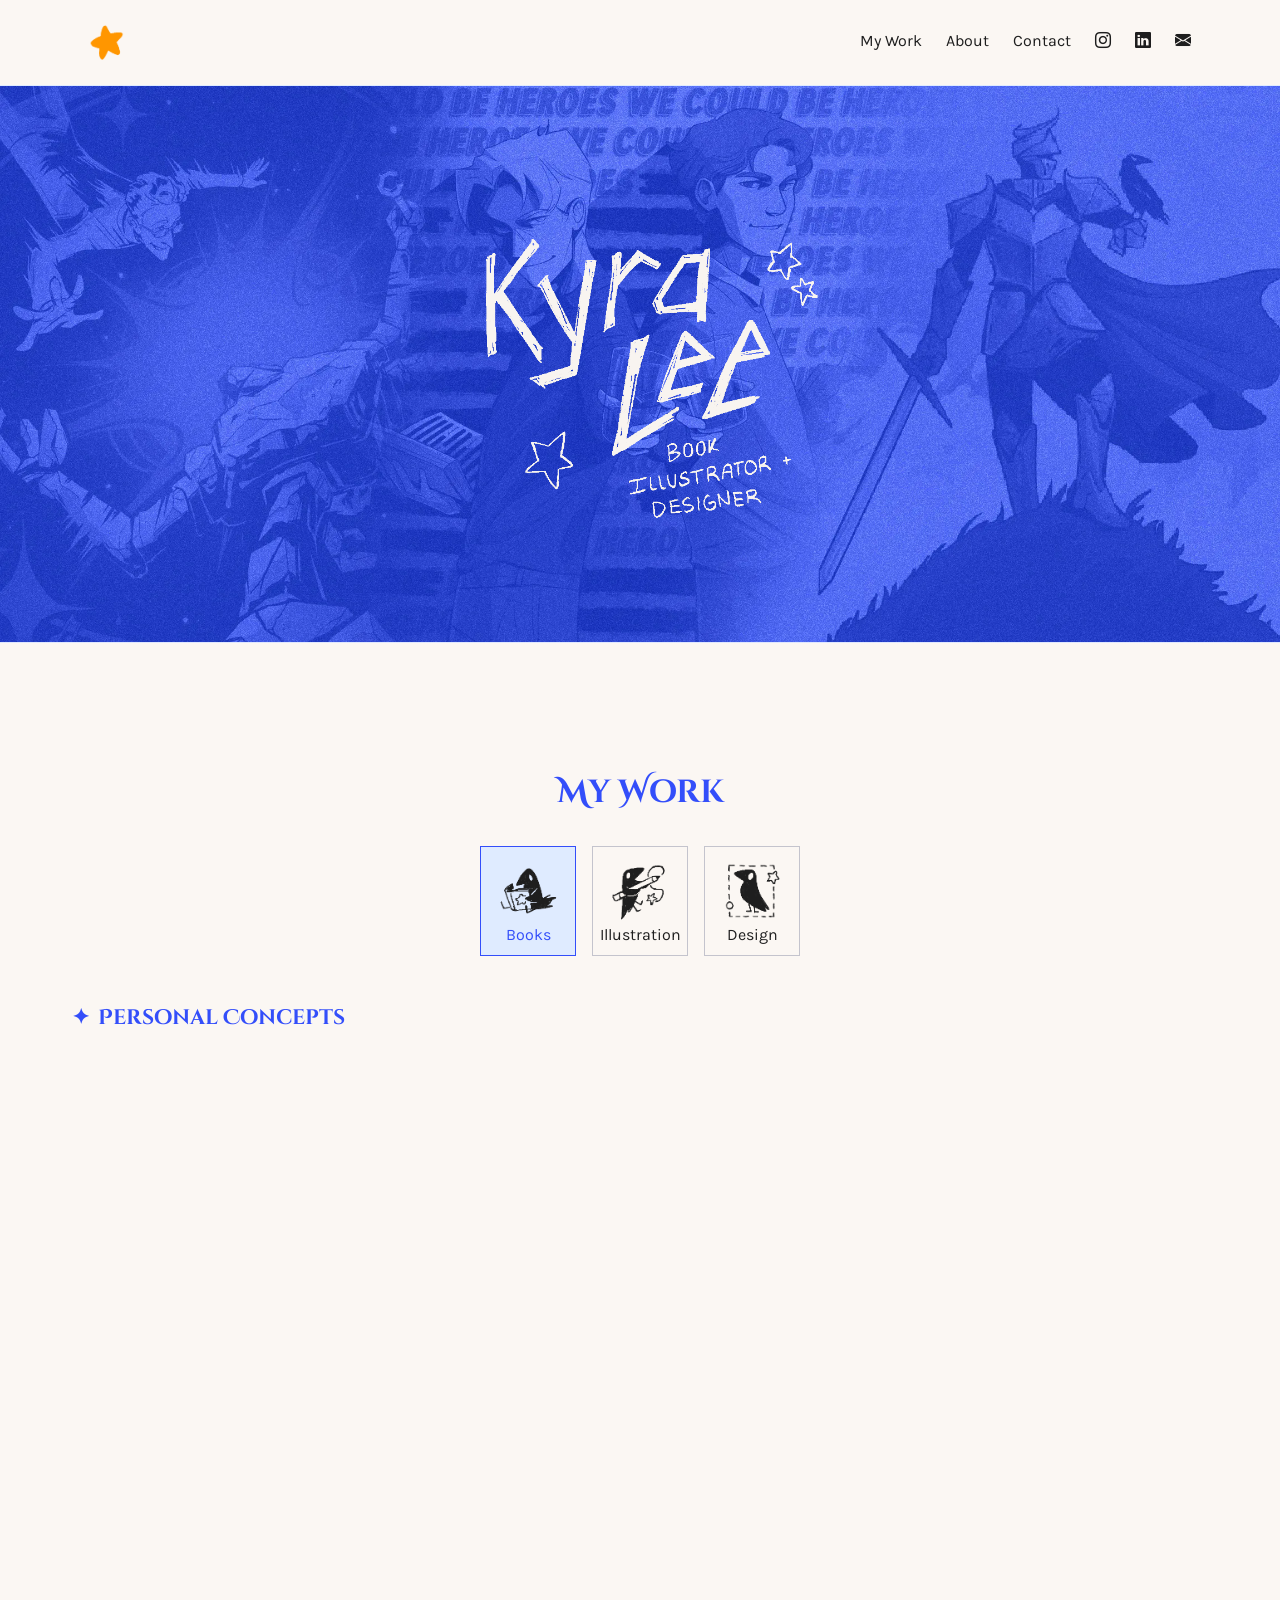
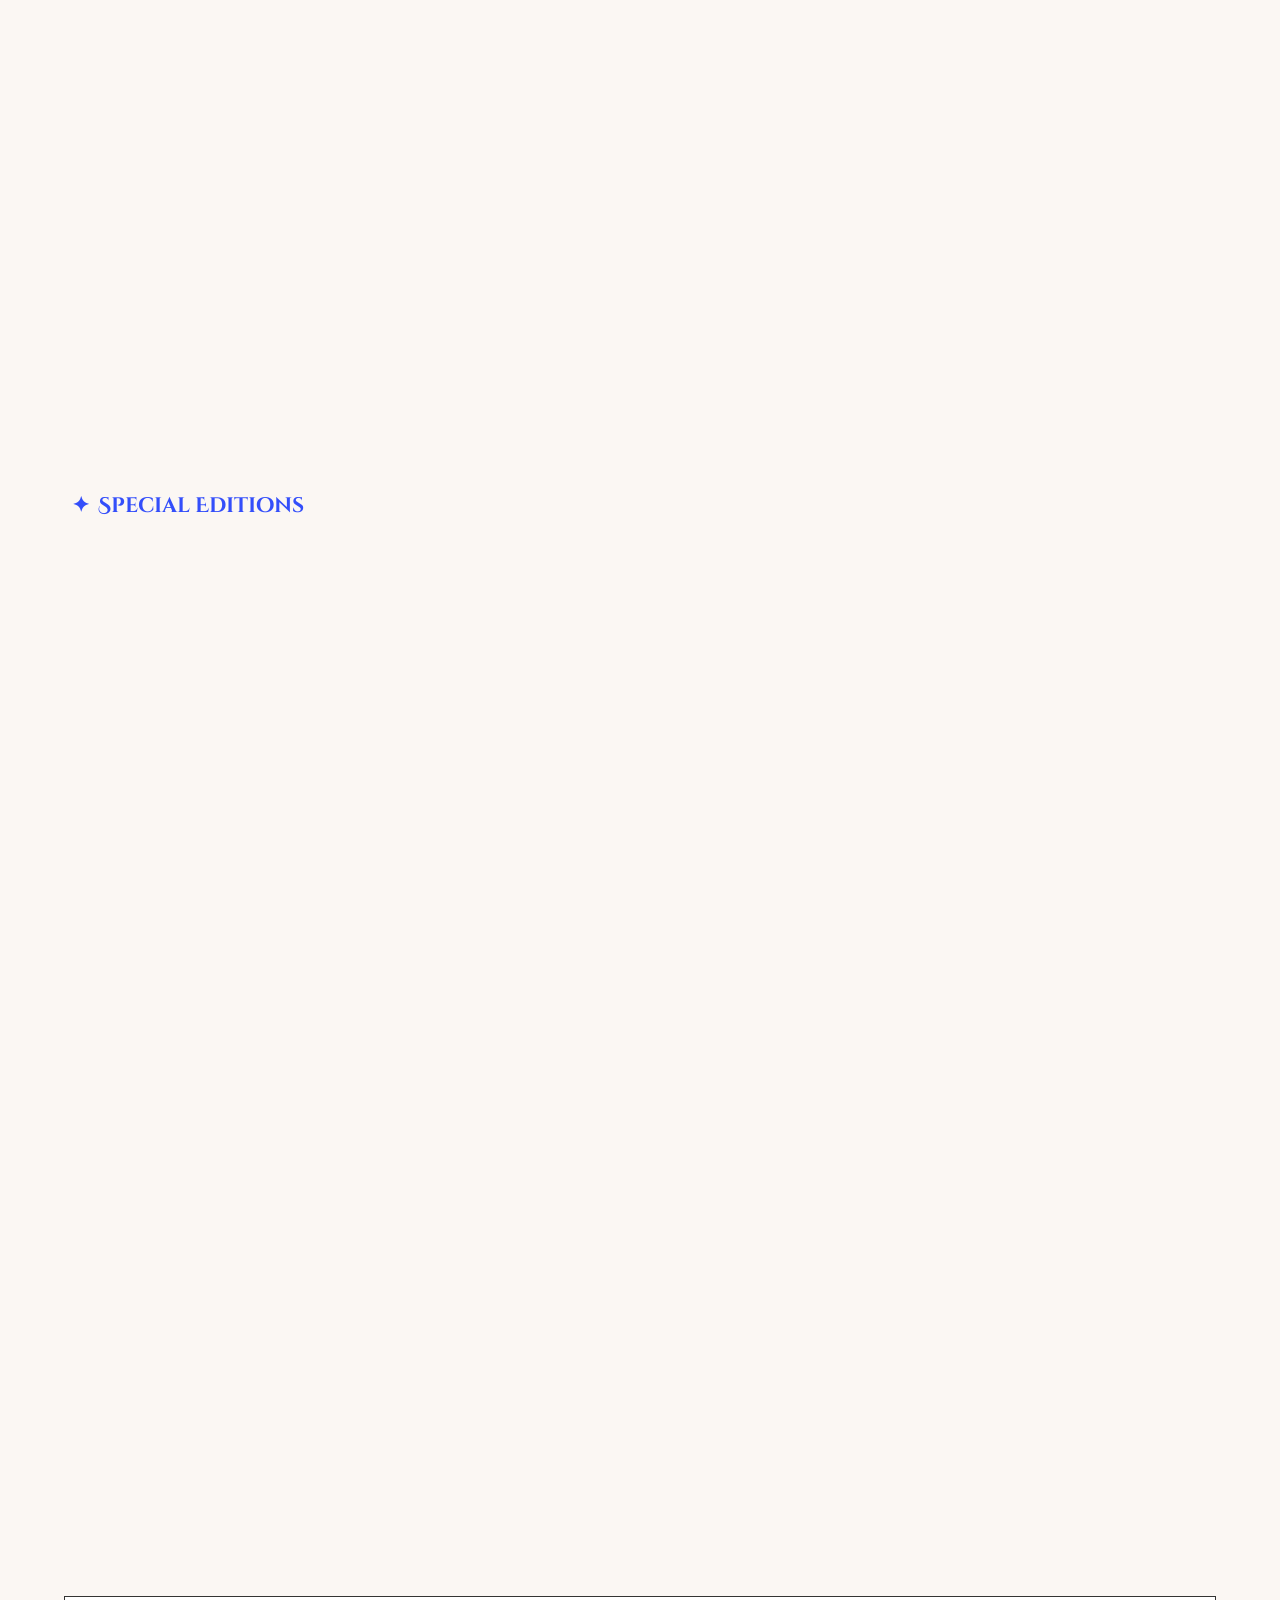
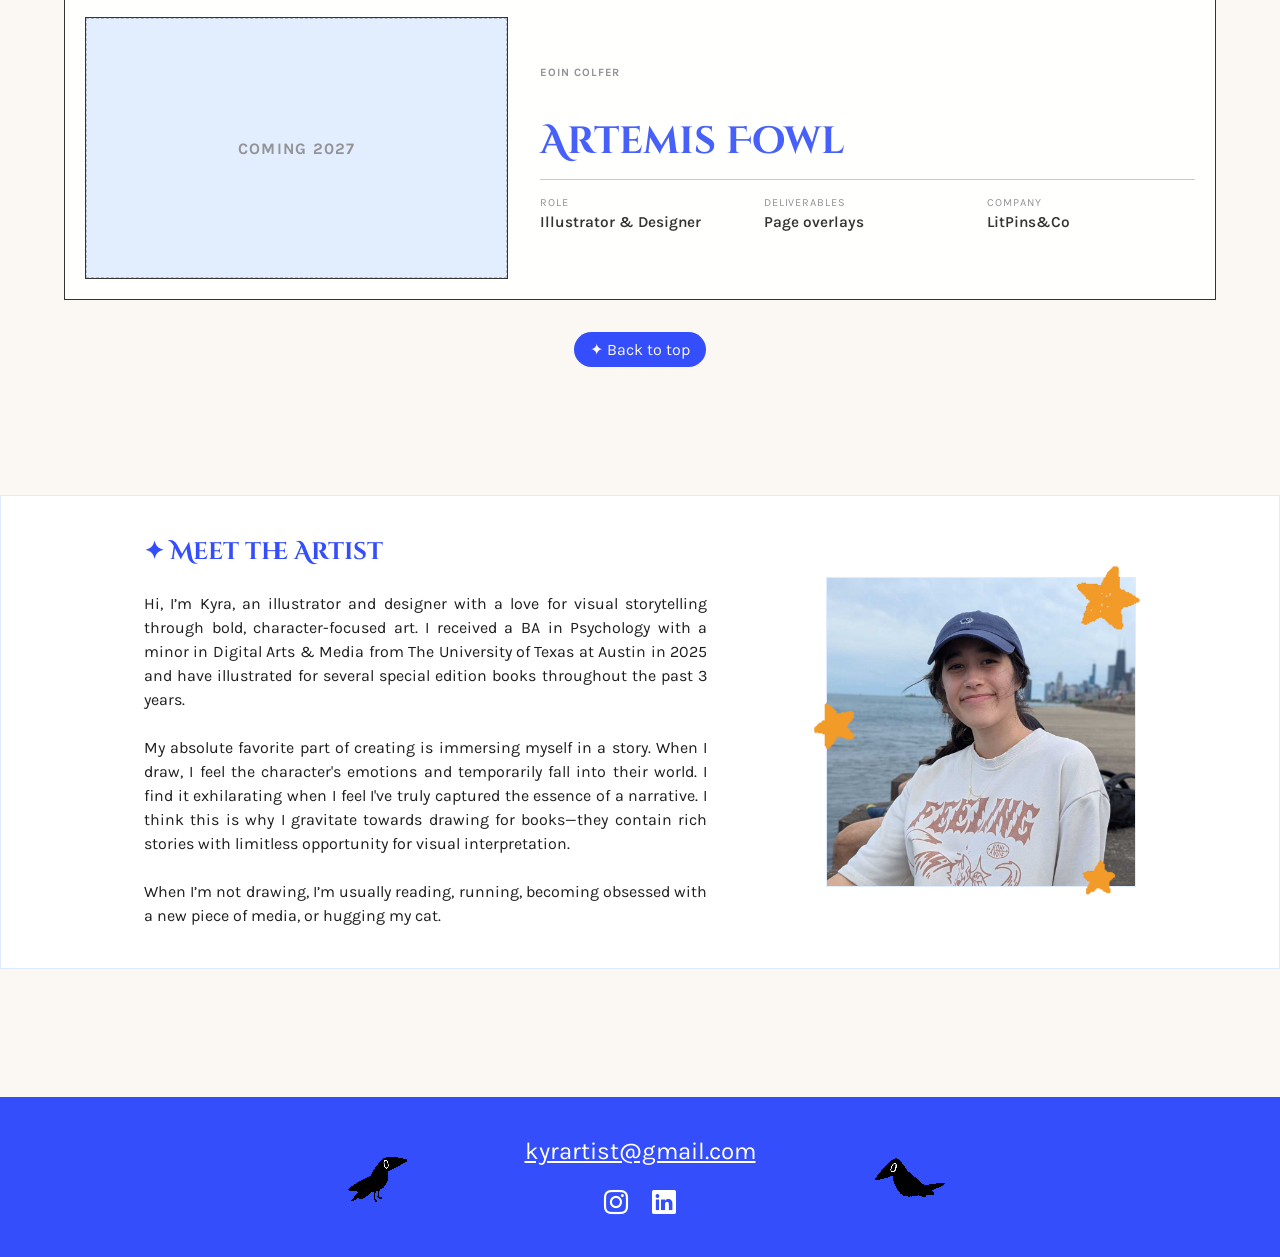
==== index.html @ 9b8f265f "Added tooltip to covers with process page" ====
<!doctype html>
<html lang="en">
  <head>
    <meta charset="UTF-8" />
    <meta name="viewport" content="width=device-width, initial-scale=1.0" />
    <title>Kyra Lee | Portfolio</title>
    <link rel="icon" type="image/png" href="./assets/Star.png" />
    <link
      rel="stylesheet"
      href="https://cdn.jsdelivr.net/npm/bootstrap-icons@1.13.1/font/bootstrap-icons.min.css"
    />
    <link rel="stylesheet" href="styles.css" />
  </head>
  <body id="">
    <header>
      <nav id="nav-bar" class="container">
        <div id="logo">
          <a href="#home">
            <img src="assets/Star.png" alt="Kyra Lee Portfolio" />
          </a>
        </div>

        <button
          class="menu-toggle"
          aria-label="Toggle navigation"
          aria-expanded="false"
        >
          <span></span>
          <span></span>
          <span></span>
        </button>

        <div class="nav-links" id="nav-links">
          <a class="nav-link" href="#work">My Work</a>
          <a class="nav-link" href="#about">About</a>
          <a class="nav-link" href="#contact">Contact</a>
          <a
            class="social-icon"
            aria-label="Instagram"
            href="https://www.instagram.com/kyrartist/"
            target="_blank"
            ><i class="bi bi-instagram"></i
          ></a>
          <a
            href="https://www.linkedin.com/in/kyrallee/"
            class="social-icon"
            aria-label="LinkedIn"
            target="_blank"
            ><i class="bi bi-linkedin"></i
          ></a>
          <a
            class="social-icon"
            aria-label="Email"
            href="mailto:kyrartist@gmail.com"
            ><i class="bi bi-envelope-fill"></i
          ></a>
        </div>
      </nav>
    </header>

    <main>
      <div id="lightbox" class="lightbox" aria-hidden="true">
        <button class="lightbox-close" aria-label="Close image">×</button>
        <img id="lightbox-image" src="" alt="" />
      </div>

      <section id="home">
        <div class="container" id="home-text"></div>
        <img
          src="assets/Home_Banner.gif"
          alt="Kyra Lee - Illustrator and Designer"
        />
        <img src="assets/Home_Banner.webp" alt="" />
      </section>

      <section id="work">
        <div id="categories-container" class="container">
          <h2>My Work</h2>
          <div id="categories">
            <div class="category active">
              <img src="assets/reading_crow.png" alt="" />
              <p>Books</p>
            </div>
            <div class="category">
              <img src="assets/drawing_crow.png" alt="" />
              <p>Illustration</p>
            </div>
            <div class="category">
              <img src="assets/design_crow.png" alt="" />
              <p>Design</p>
            </div>
          </div>
        </div>

        <div id="grid-container" class="container">
          <div id="books-grid">
            <div id="personal-work">
              <h3 class="work-subheading">Personal Concepts</h3>
              <p class="process-instructions">
                Click the books with a star
                <img
                  class="inline-process-star"
                  src="assets/Star.png"
                  alt="star"
                  aria-hidden="true"
                />
                to view the process!
              </p>
              <div class="personal-concepts-grid">
                <div
                  class="masonry-item process-item"
                  tabindex="0"
                  role="link"
                  aria-label="View In the Name of the Mother cover design process"
                  data-process-page="process.html?process=in-the-name-of-the-mother"
                >
                  <img
                    src="assets/books/In-the-Name-of-the-Mother.jpg"
                    alt="In The Name of the Mother cover illustration"
                  />
                </div>
                <div
                  class="masonry-item has-hover-image process-item"
                  tabindex="0"
                  role="link"
                  aria-label="View Project Hail Mary cover design process"
                  data-process-page="process.html?process=project-hail-mary"
                >
                <!-- remove the data-hover-disabled="true" to enable the dust jacket image on hover effect -->
                  <img
                    src="assets/books/Project-Hail-Mary.jpg"
                    alt="Project Hail Maray cover illustration"
                    data-hover-src="assets/books/Project-Hail-Mary---Jacket-Design.jpg"
                    data-hover-alt="Project Hail Mary jacket design"
                    data-hover-disabled="true"
                  />
                </div>
                <div class="masonry-item">
                  <img
                    src="assets/books/Katabasis.jpg"
                    alt="Katabasis cover illustration"
                  />
                </div>
                <div class="masonry-item">
                  <img
                    src="assets/books/The-Secret-History.jpg"
                    alt="The Secret History cover illustration"
                  />
                </div>
                <div class="masonry-item">
                  <img
                    src="assets/books/Moon-of-the-Turning-Leaves---Mockup.jpg"
                    alt="Moon of the Turning Leaves cover design"
                  />
                </div>
              </div>
              <!-- <div class="project-container">
                <a class="project-card" href="project.html?project=egg">
                  <div class="project-img-frame">
                    <img
                      id="egg-project-thumbnail"
                      src="assets/egg-project/16c.webp"
                      alt=""
                    />
                  </div>
                  <div class="project-text">
                    <p>Animated Web Comic</p>
                    <h3>The Egg</h3>
                  </div>
                </a>
              </div> -->
            </div>
            <div id="commission-work">
              <h3 class="work-subheading">Special Editions</h3>
              <div class="project-container">
                <a
                  class="project-card case-study-card"
                  href="project.html?project=vicious"
                >
                  <div class="project-card-visual">
                    <img
                      src="assets/books/vicious-project-card.jpg"
                      alt="Vicious cover art"
                    />
                  </div>
                  <div class="project-card-content">
                    <p class="project-card-kicker">V. E. Schwab</p>
                    <h3 class="project-card-title">Vicious</h3>
                    <div class="project-card-meta">
                      <div>
                        <span>Role</span>
                        <strong>Illustrator &amp; Designer</strong>
                      </div>
                      <div>
                        <span>Deliverables</span>
                        <strong>Endpapers &amp; Page overlays</strong>
                      </div>
                      <div>
                        <span>Company</span>
                        <strong>LitPins&amp;Co</strong>
                      </div>
                    </div>
                  </div>
                </a>
                <a
                  class="project-card case-study-card"
                  href="project.html?project=lockwood"
                >
                  <div class="project-card-visual">
                    <img
                      src="assets/books/lockwood-project-card.jpg"
                      alt="Lockwood and Co cover art"
                    />
                  </div>
                  <div class="project-card-content">
                    <p class="project-card-kicker">Jonathan Stroud</p>
                    <h3 class="project-card-title">Lockwood &amp; Co</h3>
                    <div class="project-card-meta">
                      <div>
                        <span>Role</span>
                        <strong>Illustrator &amp; Designer</strong>
                      </div>
                      <div>
                        <span>Deliverables</span>
                        <strong>Page overlays</strong>
                      </div>
                      <div>
                        <span>Company</span>
                        <strong>LitPins&amp;Co</strong>
                      </div>
                    </div>
                  </div>
                </a>
                <a
                  class="project-card case-study-card"
                  href="project.html?project=vengeful"
                >
                  <div class="project-card-visual">
                    <img
                      src="assets/vengeful-project/Vengeful_Endpage_Front.jpg"
                      alt="Vengeful endpaper detail"
                    />
                  </div>
                  <div class="project-card-content">
                    <p class="project-card-kicker">V. E. Schwab</p>
                    <h3 class="project-card-title">Vengeful</h3>
                    <div class="project-card-meta">
                      <div>
                        <span>Role</span>
                        <strong>Illustrator &amp; Designer</strong>
                      </div>
                      <div>
                        <span>Deliverables</span>
                        <strong>Endpapers &amp; Page overlays</strong>
                      </div>
                      <div>
                        <span>Company</span>
                        <strong>LitPins&amp;Co</strong>
                      </div>
                    </div>
                  </div>
                </a>
                <a
                  class="project-card case-study-card is-coming-soon"
                  href="project.html?project=artemis"
                >
                  <div class="project-card-visual">
                    <div class="project-card-placeholder">Coming 2027</div>
                  </div>
                  <div class="project-card-content">
                    <p class="project-card-kicker">Eoin Colfer</p>
                    <h3 class="project-card-title">Artemis Fowl</h3>
                    <div class="project-card-meta">
                      <div>
                        <span>Role</span>
                        <strong>Illustrator &amp; Designer</strong>
                      </div>
                      <div>
                        <span>Deliverables</span>
                        <strong>Page overlays</strong>
                      </div>
                      <div>
                        <span>Company</span>
                        <strong>LitPins&amp;Co</strong>
                      </div>
                    </div>
                  </div>
                </a>
              </div>
            </div>
          </div>

          <div id="illustration-grid" hidden>
            <div class="masonry-container">
              <div class="masonry-item">
                <img src="assets/illustration/Frozen_Pines.jpg" alt="" />
              </div>
              <div class="masonry-item">
                <img src="assets/illustration/Rocky_And_Ryland.jpg" alt="" />
              </div>
              <div class="masonry-item">
                <img src="assets/illustration/Get_Up-Blood.jpg" alt="" />
              </div>
              <div class="masonry-item">
                <img src="assets/illustration/Punk_Rockers.jpg" alt="" />
              </div>
              <div class="masonry-item">
                <img
                  src="assets/illustration/vicious-poster-final.jpg"
                  alt=""
                />
              </div>
              <div class="masonry-item">
                <img
                  src="assets/illustration/victor-vale-rises-final.jpg"
                  alt=""
                />
              </div>
              <div class="masonry-item">
                <img src="assets/illustration/World_Ender.jpg" alt="" />
              </div>
              <div class="masonry-item">
                <img src="assets/illustration/DM-Pary.jpg" alt="" />
              </div>
              <div class="masonry-item">
                <img src="assets/illustration/Who_Laughs_Last.jpg" alt="" />
              </div>
              <div class="masonry-item">
                <img src="assets/illustration/jayvik-final.jpg" alt="" />
              </div>
              <div class="masonry-item">
                <img src="assets/illustration/webslinger-final.jpg" alt="" />
              </div>
              <div class="masonry-item">
                <img
                  src="assets/vicious-project/vicious_endpapers_front-final.jpg"
                  alt=""
                />
              </div>
              <div class="masonry-item">
                <img
                  src="assets/vicious-project/vicious_endpapers_back-final.jpg"
                  alt=""
                />
              </div>
              <div class="masonry-item">
                <img src="assets/illustration/I’m_Both.jpg" alt="" />
              </div>
            </div>
          </div>

          <div id="design-grid" hidden>
            <div class="masonry-container">
              <div class="masonry-item">
                <p style="text-align: center">
                  ⚙️ This section is under construction 🔧
                </p>
              </div>
            </div>
          </div>
        </div>

        <a href="#work" class="button">Back to top</a>
      </section>

      <section id="about">
        <div class="container">
          <div id="about-text">
            <h2>Meet the Artist</h2>
            <p>
              Hi, I’m Kyra, an illustrator and designer with a love for visual
              storytelling through bold, character-focused art. I received a BA
              in Psychology with a minor in Digital Arts & Media from The
              University of Texas at Austin in 2025 and have illustrated for
              several special edition books throughout the past 3 years.
              <br />
              <br />
              My absolute favorite part of creating is immersing myself in a
              story. When I draw, I feel the character's emotions and
              temporarily fall into their world. I find it exhilarating when I
              feel I've truly captured the essence of a narrative. I think this
              is why I gravitate towards drawing for books—they contain rich
              stories with limitless opportunity for visual interpretation.
              <br />
              <br />
              When I’m not drawing, I’m usually reading, running, becoming
              obsessed with a new piece of media, or hugging my cat.
            </p>
          </div>
          <div>
            <div id="about-pic">
              <img
                id="about-pic-stars"
                src="assets/about-pic-stars.gif"
                alt=""
              />
              <img id="about-pic-me" src="assets/about-pic.jpg" alt="" />
            </div>
          </div>
        </div>
      </section>
    </main>

    <footer id="contact">
      <div id="contact-container" class="container">
        <div>
          <img src="assets/Crow2.gif" alt="" />
        </div>
        <div>
          <a href="mailto:kyrartist@gmail.com">kyrartist@gmail.com</a>
          <div id="socials">
            <a
              aria-label="Instagram"
              target="_blank"
              href="https://www.instagram.com/kyrartist/"
              ><i class="bi bi-instagram"></i
            ></a>
            <a
              aria-label="LinkedIn"
              target="_blank"
              href="https://www.linkedin.com/in/kyrallee/"
              ><i class="bi bi-linkedin"></i
            ></a>
          </div>
        </div>
        <div>
          <img src="assets/Crow.gif" alt="" />
        </div>
      </div>
    </footer>

    <script src="https://cdn.jsdelivr.net/npm/gsap@3.15/dist/gsap.min.js"></script>

    <script src="https://cdn.jsdelivr.net/npm/gsap@3.15/dist/ScrollTrigger.min.js"></script>

    <script src="script.js"></script>
  </body>
</html>
---- styles.css ----
@import url("https://fonts.googleapis.com/css2?family=Cinzel+Decorative:wght@400;700;900&family=Karla:ital,wght@0,200..800;1,200..800&display=swap");

@media (prefers-reduced-motion: no-preference) {
  html {
    scroll-behavior: smooth;
  }
}

:root {
  --cream: #fbf7f3;
  --white: #fff;
  --blue: #334efa;
  --blue-medium: #80a8e4;
  --blue-light: #dfebff;
  --black: #1e1e1e;
  --gray: #87878d;
  --gray-light: #c4c4cd;
  --red: #df4e36;
  --yellow: #ffc972;

  --space-xs: 0.5rem;
  --space-sm: 1rem;
  --space-md: 1.5rem;
  --space-lg: 2rem;
  --space-xl: 3rem;
  --section-gap: 8rem;
}

*,
*::before,
*::after {
  box-sizing: border-box;
  padding: 0;
  margin: 0;
}

::selection {
  background-color: var(--blue);
  color: var(--cream);
}

html {
  scroll-padding-top: 100px;
  overflow-x: hidden;
}

body {
  background-color: var(--cream);
  color: var(--black);
  font-family: "Karla", sans-serif;
  overflow-x: hidden;
  text-align: justify;
}

section {
  margin-bottom: var(--section-gap) !important;
}

h1,
h2,
h3 {
  color: #334efa;
  font-family: "Cinzel Decorative", serif;
  cursor: default;
}

p {
  line-height: 1.5;
  cursor: default;
}

.container {
  width: min(90vw, 1300px);
  box-sizing: border-box;
  margin-inline: auto;
}

header {
  outline: var(--blue-light) 1px solid;
  background-color: var(--cream);
  position: fixed;
  top: 0;
  left: 0;
  width: 100%;
  z-index: 100;
  transition: transform 0.5s ease-in-out;
}

.header-hidden {
  transform: translateY(-105%);
}

#nav-bar {
  display: flex;
  align-items: center;
  justify-content: space-between;
  top: 0;
  padding: 25px;
}

#logo {
  width: 35px;
  height: 35px;
  display: inline-flex;
  align-items: center;
  justify-content: center;
}

#logo img {
  width: 100%;
  height: auto;
  display: block;
}

.nav-links {
  display: flex;
  align-items: center;
  gap: var(--space-md);
}

.nav-links a {
  color: var(--black);
  position: relative;
  text-decoration: none;
  padding-bottom: 4px;
  transition:
    opacity 0.2s ease,
    transform 0.2s ease;
}

.nav-link::after {
  content: "";
  position: absolute;
  left: 0;
  bottom: 0;
  width: 0;
  height: 1px;
  background-color: var(--blue);
  transition: width 0.25s ease;
}

.nav-link:hover::after,
.nav-link:focus-visible::after {
  width: 100%;
}

.social-icon:hover {
  color: var(--blue);
}

.menu-toggle {
  display: none;
  flex-direction: column;
  justify-content: center;
  gap: 4px;
  background: transparent;
  border: none;
  cursor: pointer;
  padding: 4px;
}

.menu-toggle span {
  display: block;
  width: 24px;
  height: 2px;
  background-color: var(--black);
}

#home {
  text-align: center;
  display: flex;
  flex-direction: column;
  justify-content: center;
  align-items: center;
  border-bottom: #dfe7ff solid 1px;
  margin: 85px auto 0;
  position: relative;
  overflow: hidden;
}

#home-text {
  position: absolute;
}

#home img {
  width: 100%;
  min-width: 900px;
  position: absolute;
  min-height: 550px;
  inset: 0;
  object-fit: cover;
  object-position: center;
}

#home img:first-of-type {
  position: relative;
  z-index: 2;
}

#home img:last-of-type {
  z-index: 1;
}

#work {
  text-align: center;
}

#work h2 {
  font-size: 2rem;
  margin-bottom: var(--space-lg);
}

.work-subheading {
  text-align: left;
  font-size: 1.3rem;
  margin-bottom: var(--space-lg);
}

.work-subheading::before {
  content: "✦";
  padding: 8px;
}

.inline-process-star {
  width: 1.1em;
  height: 1.1em;
  margin: 0 0.15em;
  vertical-align: -0.2em;
  object-fit: contain;
}

.process-instructions {
  display: none;
}

#categories {
  display: grid;
  grid-template-columns: repeat(3, minmax(0, 1fr));
  width: 320px;
  margin: 0 auto var(--space-xl) auto;
  justify-content: center;
  gap: var(--space-sm);
}

.category {
  display: flex;
  flex-direction: column;
  align-items: center;
  justify-content: center;
  width: 100%;
  cursor: pointer;
  padding: 0.75rem 0.75rem 0.5rem;
  border: 1px solid var(--gray-light);
  transition:
    background-color 0.2s ease,
    color 0.2s ease,
    border-color 0.2s ease,
    transform 0.2s ease;
}

.category.active {
  color: var(--blue);
  border-color: var(--blue);
  background: var(--blue-light);
}

.category:hover {
  color: var(--blue);
  border-color: var(--blue);
}

.category img {
  height: 4em;
  transition: all 0.3s ease;
}

.category:hover img {
  transform: translateY(-5px);
}

.category p {
  cursor: pointer;
}

#grid-container {
  margin-bottom: var(--space-lg);
}

.masonry-container {
  column-count: 4;
  column-gap: var(--space-sm);
  width: 100%;
  margin-inline: auto;
}

#books-grid p {
  text-align: left;
  margin-bottom: var(--space-lg);
  color: var(--gray);
}

.personal-concepts-grid {
  display: grid;
  grid-template-columns: repeat(3, minmax(0, 1fr));
  gap: var(--space-sm);
  width: 100%;
  margin-inline: auto;
}

.masonry-item {
  break-inside: avoid;
  margin-bottom: var(--space-sm);
  background: var(--cream);
  border: var(--black) solid 1px;
  overflow: hidden;
  opacity: 0;
  will-change: transform;
}

.masonry-item.process-item {
  position: relative;
  cursor: pointer;
  transition:
    border-color 0.25s ease,
    transform 0.25s ease;
}

.masonry-item.process-item:hover,
.masonry-item.process-item:focus-visible {
  border-color: var(--blue);
  transform: translateY(-3px);
}

.masonry-item.process-item .process-item-star {
  position: absolute;
  top: 8px;
  left: 8px;
  z-index: 1;
  width: 1.6rem;
  height: 1.6rem;
  object-fit: contain;
  pointer-events: none;
}

.masonry-item.process-item::after {
  content: "Click to view process";
  position: absolute;
  top: 0.55rem;
  left: 2.7rem;
  z-index: 1;
  padding: 0.35rem 0.55rem;
  background: color-mix(in srgb, var(--blue-medium), transparent 10%);
  color: var(--cream);
  font-size: 0.75rem;
  font-weight: 700;
  line-height: 1;
  white-space: nowrap;
  width: max-content;
  max-width: calc(100% - 3.2rem);
  overflow: hidden;
  visibility: hidden;
  clip-path: inset(0 100% 0 0);
  transition:
    clip-path 0.25s ease,
    visibility 0s linear 0.25s;
  pointer-events: none;
}

.masonry-item.process-item:hover::after,
.masonry-item.process-item:focus-visible::after {
  visibility: visible;
  clip-path: inset(0);
  transition:
    clip-path 0.25s ease,
    visibility 0s linear 0s;
}

.masonry-item img {
  width: 100%;
  display: block;
  height: auto;
  object-fit: cover;
  cursor: pointer;
}

.personal-concepts-grid .has-hover-image {
  aspect-ratio: 4 / 5;
  background-position: center;
  background-repeat: no-repeat;
  background-size: cover;
  transition: background-position 0.25s cubic-bezier(0.22, 1, 0.36, 1);
}

.personal-concepts-grid .has-hover-image img:not(.process-item-star) {
  height: 100%;
  object-position: 50% center;
  transition:
    opacity 0.3s ease-in-out,
    object-position 0.25s cubic-bezier(0.22, 1, 0.36, 1);
  will-change: opacity, object-position;
}

.personal-concepts-grid
  .has-hover-image.is-swapping
  img:not(.process-item-star) {
  opacity: 0;
}

#personal-work {
  margin-bottom: var(--space-xl);
}

.project-container {
  display: grid;
  grid-template-columns: 1fr;
  gap: var(--space-md);
  width: 100%;
}

.project-card {
  display: grid;
  grid-template-columns: minmax(220px, 1.1fr) minmax(0, 1.7fr);
  gap: var(--space-lg);
  align-items: center;
  padding: 1.25rem;
  text-align: left;
  cursor: pointer;
  color: inherit;
  text-decoration: none;
  opacity: 0;
  will-change: transform;
  background: var(--white);
  border: 1px solid var(--black);
  transition:
    transform 0.25s ease,
    border-color 0.25s ease;
}

.project-card:hover {
  transform: translateY(-3px);
  border-color: var(--blue);
}

.project-card-visual {
  overflow: hidden;
  border: var(--black) 1px solid;
  background: var(--cream);
  min-height: 260px;
}

.project-card img,
.project-card-placeholder {
  display: block;
  width: 100%;
  height: 280px;
  object-fit: cover;
  object-position: center;
  transition: transform 0.35s ease;
}

.project-card:hover .project-card-visual img,
.project-card:hover .project-card-placeholder {
  transform: scale(1.04);
}

.project-card-content {
  display: flex;
  flex-direction: column;
  justify-content: center;
  gap: 0.5rem;
  cursor: pointer;
}

.project-card-kicker {
  margin: 0;
  color: var(--blue);
  text-transform: uppercase;
  letter-spacing: 0.08em;
  font-size: 0.7rem;
  font-weight: 700;
}

.project-card-title {
  margin: 0;
  font-size: clamp(2rem, 3vw, 2.8rem);
  line-height: 1.05;
  cursor: pointer;
  transition: color 0.25s ease;
}

.project-card-summary {
  margin: 0;
  color: var(--gray);
  font-size: 1.02rem;
  line-height: 1.7;
}

.project-card-meta {
  display: grid;
  grid-template-columns: repeat(3, minmax(0, 1fr));
  gap: 0.9rem 1rem;
  margin-top: 0.5rem;
  padding-top: 1rem;
  border-top: 1px solid var(--gray-light);
}

.project-card-meta div {
  display: flex;
  flex-direction: column;
  gap: 0.25rem;
}

.project-card-meta span {
  font-size: 0.68rem;
  color: var(--gray);
  text-transform: uppercase;
  letter-spacing: 0.08em;
}

.project-card-meta strong {
  font-size: 0.96rem;
  font-weight: 600;
}

.project-card-placeholder {
  display: flex;
  align-items: center;
  justify-content: center;
  width: 100%;
  min-height: 260px;
  height: 100%;
  text-align: center;
  background: var(--blue-light);
  border: 1px dashed rgba(28, 32, 36, 0.28);
  color: var(--gray);
  font-weight: 700;
  letter-spacing: 0.08em;
  text-transform: uppercase;
}

.is-coming-soon {
  opacity: 0.9;
}

@media (max-width: 760px) {
  .project-card {
    grid-template-columns: 1fr;
    padding: var(--space-sm);
  }

  .project-card-visual {
    min-height: 220px;
  }

  .project-card-meta {
    grid-template-columns: 1fr;
  }
}

#project-link {
  margin: var(--space-sm) 0;
}

.button {
  background-color: var(--blue);
  color: var(--cream);
  text-decoration: none;
  padding: 0.5rem 1rem;
  border-radius: 10rem;
  display: inline-block;
}

.button::before {
  content: "✦ ";
}

.button.secondary {
  background-color: var(--cream);
  border: var(--blue) 2px solid;
  color: var(--blue);
}

.project-page {
  padding-top: 8rem;
  padding-bottom: 4rem;
  width: min(90vw, 1300px);
  margin: auto;
}

.back-link {
  margin-bottom: 2rem;
}

#project-top {
  position: absolute;
  top: 0;
}

#project-back-to-top-button {
  margin: 3rem auto 0;
  display: block;
  width: fit-content;
}

.process-back-to-top {
  display: block;
  width: fit-content;
  margin: 3rem auto 0;
}

.project-eyebrow {
  color: var(--blue);
  font-weight: 700;
  text-transform: uppercase;
  letter-spacing: 0.08em;
  margin-bottom: 0.75rem;
}

.project-overview {
  font-size: 1.05rem;
  max-width: 700px;
  margin: 0.5rem 0 1.5rem;
}

.project-meta {
  display: grid;
  grid-template-columns: repeat(3, minmax(0, 1fr));
  gap: 1rem;
  margin-bottom: 2rem;
}

.project-meta div {
  background: var(--blue-light);
  border-radius: 8px;
  padding: 0.9rem 1rem;
}

.project-meta span {
  display: block;
  color: var(--blue);
  font-size: 0.8rem;
  font-weight: 700;
  text-transform: uppercase;
  letter-spacing: 0.08em;
  margin-bottom: 0.3rem;
}

.project-video-grid {
  display: grid;
  grid-template-columns: 1fr;
  gap: 1rem;
  margin-bottom: 2rem;
}

.project-video {
  width: 100%;
}

.project-video-media {
  width: 100%;
  aspect-ratio: 16 / 9;
  border: 1px solid var(--black);
  display: block;
  background: var(--black);
}

.project-video-caption {
  margin-top: 0.5rem;
  color: var(--gray);
  font-size: 0.92rem;
  line-height: 1.5;
}

.project-image-grid {
  display: grid;
  grid-template-columns: repeat(4, minmax(0, 1fr));
  gap: 1rem;
  margin-bottom: 2rem;
}

.project-image-grid--compact {
  grid-template-columns: repeat(2, minmax(0, 1fr));
  margin-bottom: 1.5rem;
}

.project-image {
  position: relative;
  overflow: hidden;
  opacity: 0;
  will-change: transform;
}

.project-image img {
  width: 100%;
  height: auto;
  object-fit: contain;
  border: 1px solid var(--black);
  display: block;
  cursor: pointer;
}

.project-image-overlay {
  position: absolute;
  inset: 0;
  display: flex;
  align-items: flex-end;
  padding: 0.9rem;
  background: linear-gradient(
    180deg,
    transparent 5%,
    rgba(30, 30, 30, 0.95) 100%
  );
  color: var(--cream);
  opacity: 0;
  transition: opacity 0.2s ease;
  pointer-events: none;
}

.project-image:hover .project-image-overlay,
.project-image:focus-within .project-image-overlay {
  opacity: 1;
}

.project-image-caption {
  font-size: 0.85rem;
  line-height: 1.4;
  max-width: 100%;
}

#egg-project-thumbnail {
  background-color: #1e1e1e;
}

.project-body {
  display: grid;
  grid-template-columns: 1.2fr 0.8fr;
  gap: 2rem;
}

.project-body h2 {
  font-size: 1.2rem;
  margin-bottom: 0.75rem;
}

.project-body ul {
  padding-left: 1.2rem;
  display: grid;
  gap: 0.6rem;
}

.project-body li {
  line-height: 1.5;
}

.process-detail-page {
  display: grid;
  gap: 2.5rem;
}

.process-section {
  display: grid;
  grid-template-columns: minmax(150px, 0.35fr) minmax(0, 1fr);
  gap: 2rem;
  padding-top: 2rem;
  border-top: 1px solid var(--gray-light);
}

.process-section-heading {
  align-self: start;
}

.process-section-number {
  display: block;
  margin-bottom: 0.5rem;
  color: var(--blue);
  font-size: 0.8rem;
  font-weight: 700;
  letter-spacing: 0.08em;
}

.process-section h2 {
  margin: 0;
  font-size: clamp(1.35rem, 2vw, 1.8rem);
}

.process-section-content {
  display: grid;
  gap: 1.25rem;
}

.process-section-content p {
  max-width: 650px;
  line-height: 1.7;
}

.process-image-grid {
  display: grid;
  grid-template-columns: repeat(2, minmax(0, 1fr));
  gap: 1rem;
}

.process-image-grid img {
  width: 100%;
  height: auto;
  display: block;
  border: 1px solid var(--black);
}

.process-image-caption {
  margin-top: 0.5rem;
  color: var(--gray);
  font-size: 0.88rem;
  line-height: 1.5;
}

.process-image {
  opacity: 1;
}

.lightbox {
  position: fixed;
  inset: 0;
  background: rgba(0, 0, 0, 0.82);
  display: flex;
  align-items: center;
  justify-content: center;
  padding: 2rem;
  z-index: 200;
  opacity: 0;
  visibility: hidden;
  transition:
    opacity 0.3s ease-in,
    visibility 0.3s ease-in;
}

.lightbox.active {
  opacity: 1;
  visibility: visible;
  z-index: 200;
}

.lightbox-content {
  display: flex;
  align-items: center;
  gap: 1.25rem;
  max-width: min(95vw, 1100px);
}

.lightbox img {
  max-width: min(90vw, 900px);
  max-height: min(90vh, 800px);
  width: auto;
  height: auto;
  object-fit: contain;
  transform: scale(0.95);
  transition: transform 0.3s ease;
}

.lightbox.active img {
  transform: scale(1);
}

.lightbox-close {
  position: absolute;
  top: 1.25rem;
  right: 1.25rem;
  color: var(--blue);
  background: var(--white);
  border: 1px solid var(--blue);
  border-radius: 50px;
  width: 40px;
  height: 40px;
  font-size: 1.5rem;
  line-height: 1;
  cursor: pointer;
  z-index: 200;
}

.lightbox-caption {
  color: var(--white);
  text-align: left;
  font-size: 0.95rem;
  line-height: 1.5;
  max-width: 280px;
  flex: 0 0 280px;
}

.lightbox-caption:empty {
  display: none;
}

#about {
  background-color: var(--white);
  border: 1px solid var(--blue-light);
}

#about-text {
  margin-right: var(--space-lg);
}

#about h2 {
  margin-bottom: var(--space-md);
}

#about h2::before {
  content: "✦ ";
}

#about .container {
  display: grid;
  grid-template-columns: 1.5fr 1fr;
  align-items: center;
  padding: var(--space-md);
}

#about-pic-me {
  display: block;
  width: 100%;
  height: auto;
  object-fit: cover;
}

#about-pic {
  position: relative;
  width: 310px;
  display: block;
  border: var(--cream) 1px solid;
  margin-left: auto;
  overflow: visible;
  border: solid 1px var(--blue-light);
}

#about-pic-stars {
  position: absolute;
  top: 50%;
  left: 50%;
  transform: translate(-50%, -50%);
  pointer-events: none;
  width: 350px;
  max-width: none;
}

#contact {
  background-color: var(--blue);
  color: var(--white);
  width: 100%;
}

#contact-container {
  text-align: center;
  padding: 40px;
  display: grid;
  place-items: center;
  grid-template-columns: 0.5fr 1fr 0.5fr;
  max-width: 800px;
}

#contact h2 {
  color: var(--white);
  margin-bottom: var(--space-md);
}

#contact h2::before {
  content: "✦ ";
}

#contact img {
  display: block;
  margin: auto;
}

#contact a {
  font-size: 1.5rem;
  color: var(--white);
}

#socials {
  margin-top: var(--space-md);
  width: 100%;
  display: flex;
  align-items: center;
  justify-content: center;
  gap: var(--space-md);
}

@media screen and (max-width: 480px) {
  .masonry-container {
    column-count: 1 !important;
  }

  #books-grid p {
    text-align: center;
  }

  .personal-concepts-grid {
    grid-template-columns: 1fr !important;
  }

  #contact-container {
    padding: var(--space-md);
  }

  #contact-container {
    grid-template-columns: 10% 80% 10%;
  }

  #contact img {
    width: 40px;
  }
}

@media (hover: none), (pointer: coarse) {
  .personal-concepts-grid .has-hover-image {
    aspect-ratio: auto;
  }

  .personal-concepts-grid .has-hover-image img {
    height: auto;
    object-position: center;
    transition: none;
  }
}

@media screen and (max-width: 768px) {
  .masonry-container {
    column-count: 2;
  }

  .personal-concepts-grid {
    grid-template-columns: repeat(2, minmax(0, 1fr));
  }

  .project-meta {
    grid-template-columns: 1fr;
  }

  .process-instructions {
    display: block;
  }

  .project-image-grid {
    grid-template-columns: repeat(2, minmax(0, 1fr));
  }

  .process-section {
    grid-template-columns: 1fr;
    gap: 1rem;
  }

  .process-image-grid {
    grid-template-columns: 1fr;
  }

  .lightbox-content {
    flex-direction: column;
    align-items: center;
  }

  .lightbox-caption {
    max-width: 100%;
    flex-basis: auto;
    text-align: center;
  }

  #about .container {
    grid-template-columns: 1fr;
    gap: 1.25rem;
    justify-items: center;
    padding: var(--space-md) 0;
  }

  #about-text {
    margin: 0;
  }

  #about .container > div:first-child {
    text-align: center;
  }

  #about-pic img {
    margin-left: 0;
    margin-inline: auto;
  }

  #nav-bar {
    flex-wrap: wrap;
    padding: 25px;
  }

  .menu-toggle {
    display: flex;
  }

  .nav-links {
    display: flex;
    width: 100%;
    max-height: 0;
    flex-direction: column;
    align-items: flex-end;
    padding-top: 0;
    gap: 0;
    overflow: hidden;
    opacity: 0;
    pointer-events: none;
    transition:
      max-height 0.3s ease,
      opacity 0.3s ease,
      padding-top 0.3s ease,
      gap 0.3s ease;
  }

  .nav-links.active {
    max-height: 200px;
    padding-top: var(--space-md);
    gap: var(--space-md);
    opacity: 1;
    pointer-events: auto;
  }

  .project-container {
    grid-template-columns: 1fr;
  }
}

@media screen and (min-width: 1100px) {
  #about .container {
    padding: 40px 80px;
  }

  .masonry-container {
    column-count: 4;
  }

  .personal-concepts-grid {
    grid-template-columns: repeat(3, minmax(0, 1fr));
  }
}
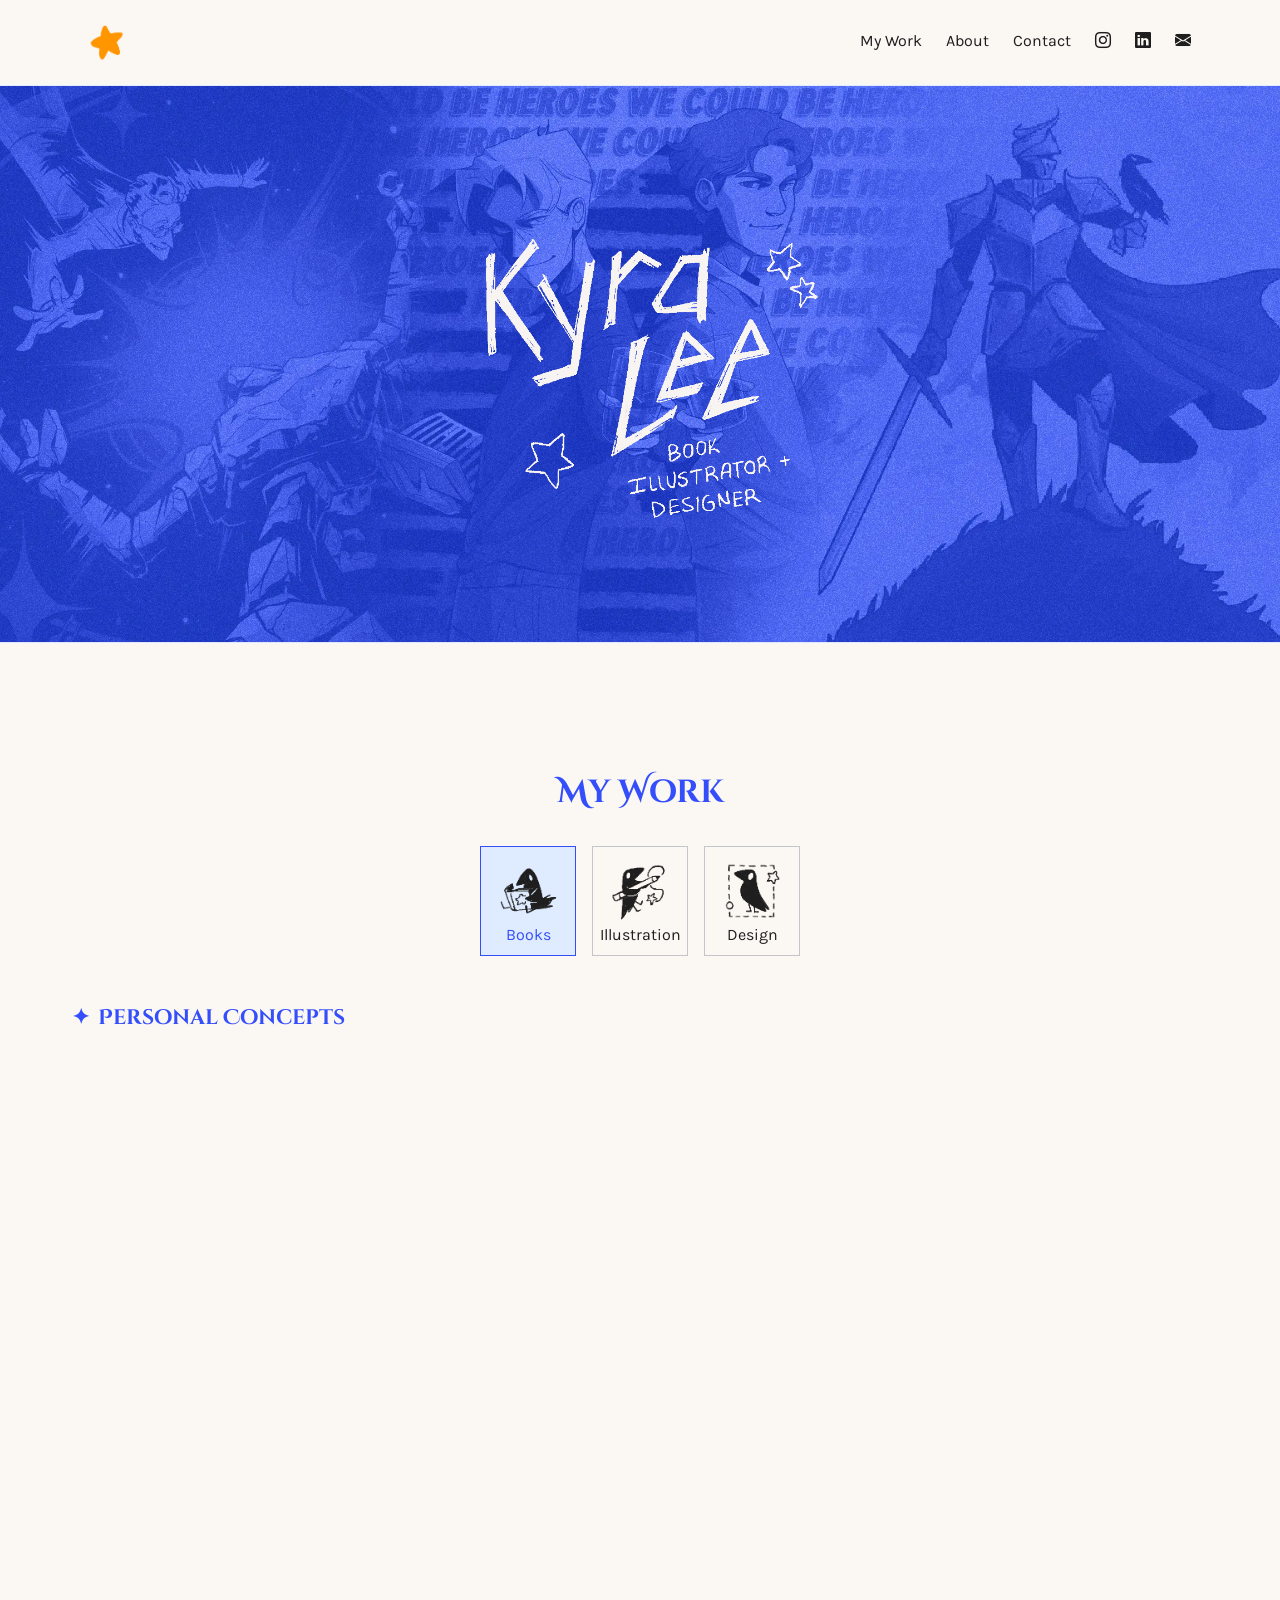
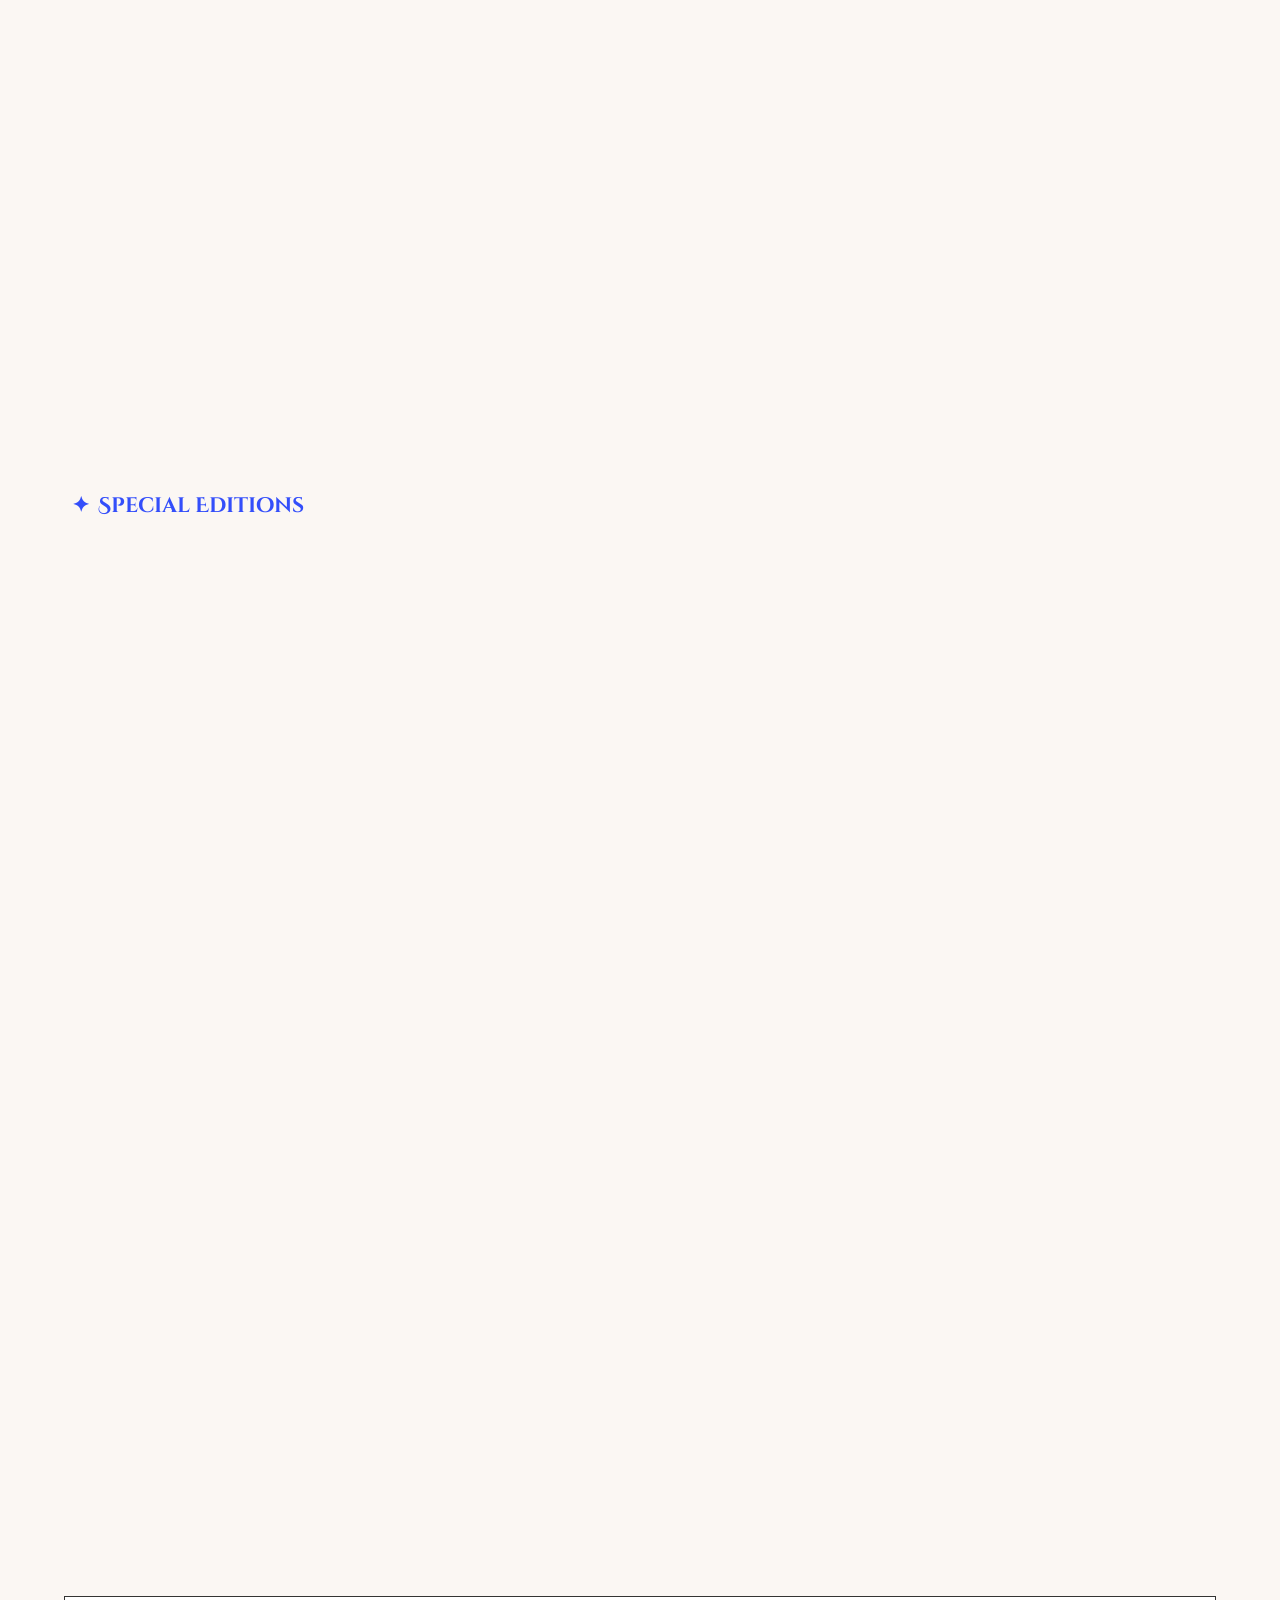
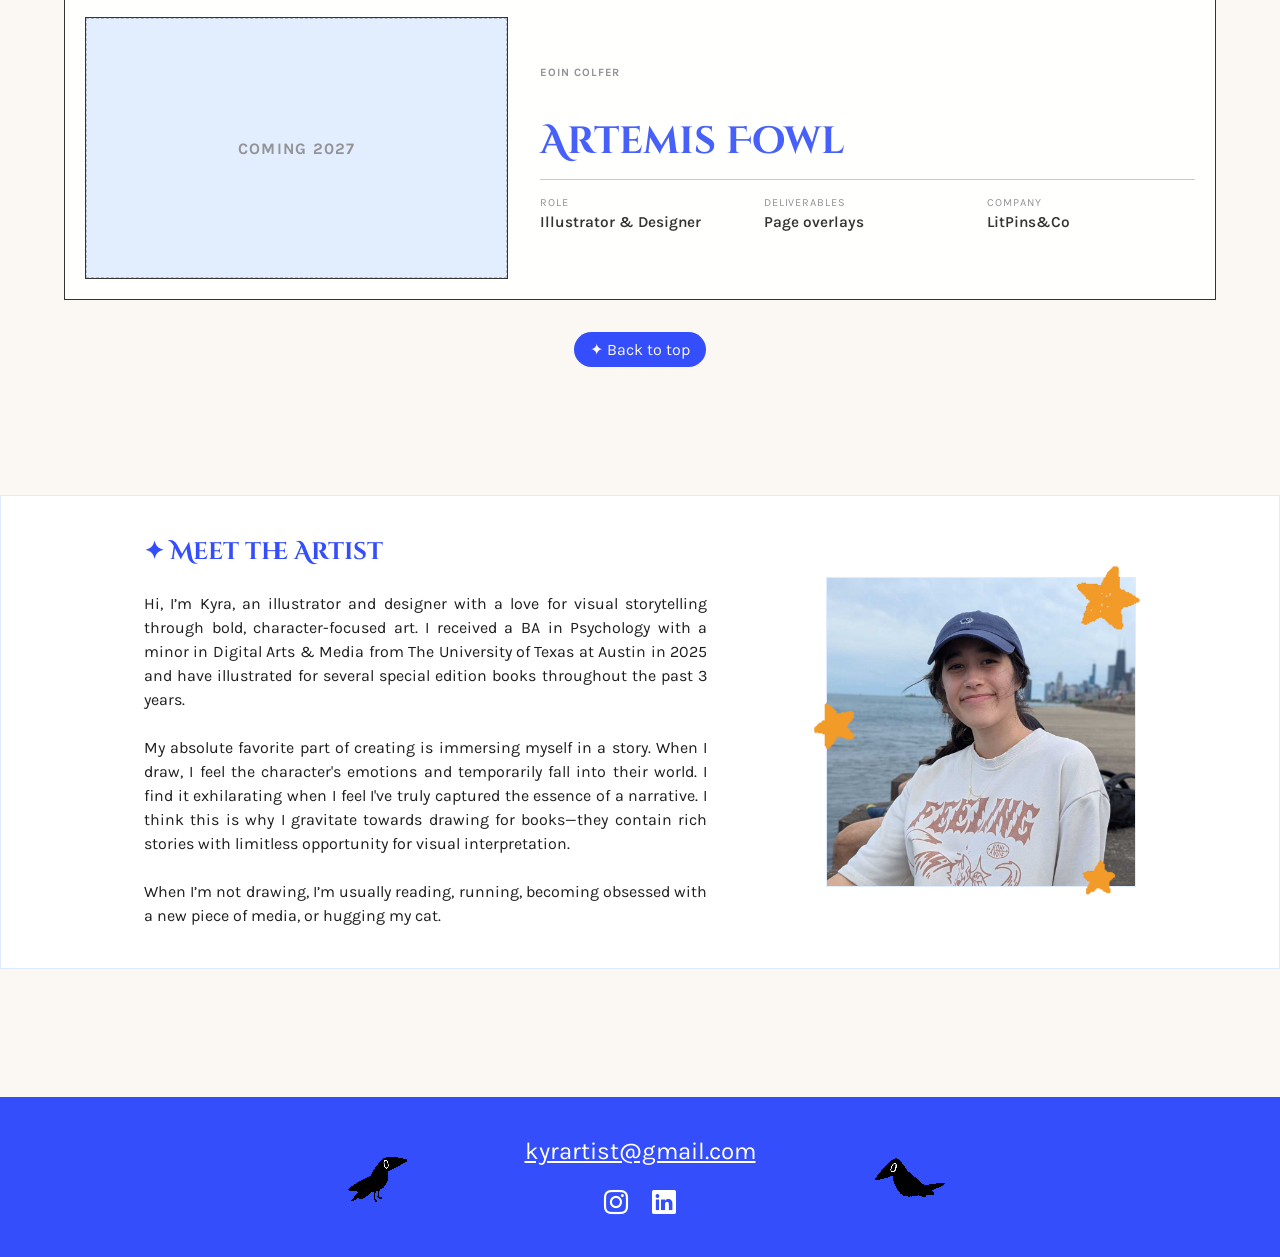
==== commit bf7ec857: "Remove process-item classes" ====
--- a/index.html
+++ b/index.html
@@ -108,7 +108,7 @@
               </p>
               <div class="personal-concepts-grid">
                 <div
-                  class="masonry-item process-item"
+                  class="masonry-item"
                   tabindex="0"
                   role="link"
                   aria-label="View In the Name of the Mother cover design process"
@@ -120,7 +120,7 @@
                   />
                 </div>
                 <div
-                  class="masonry-item has-hover-image process-item"
+                  class="masonry-item has-hover-image"
                   tabindex="0"
                   role="link"
                   aria-label="View Project Hail Mary cover design process"
--- a/styles.css
+++ b/styles.css
@@ -349,8 +349,9 @@
   left: 2.7rem;
   z-index: 1;
   padding: 0.35rem 0.55rem;
-  background: color-mix(in srgb, var(--blue-medium), transparent 10%);
-  color: var(--cream);
+  background: color-mix(in srgb, var(--blue-light), transparent 20%);
+  border: 1px solid var(--blue);
+  color: var(--blue);
   font-size: 0.75rem;
   font-weight: 700;
   line-height: 1;
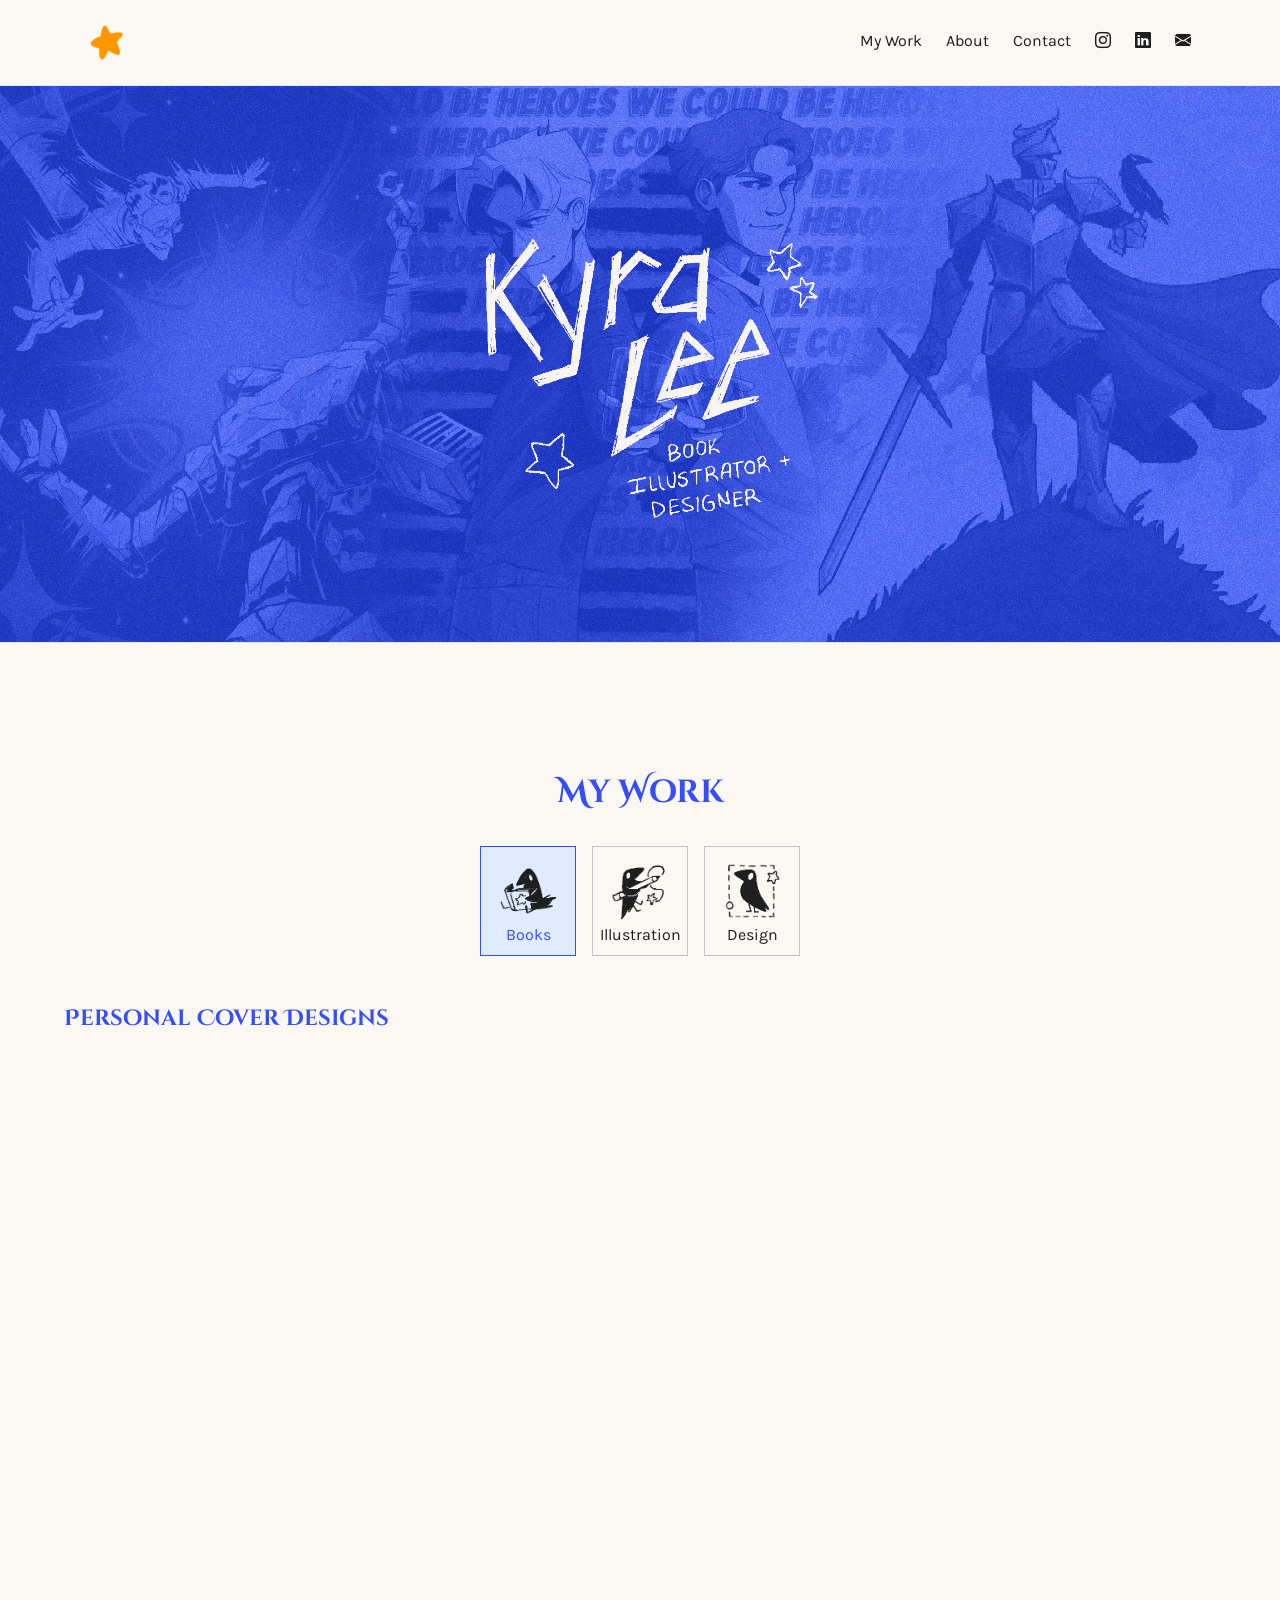
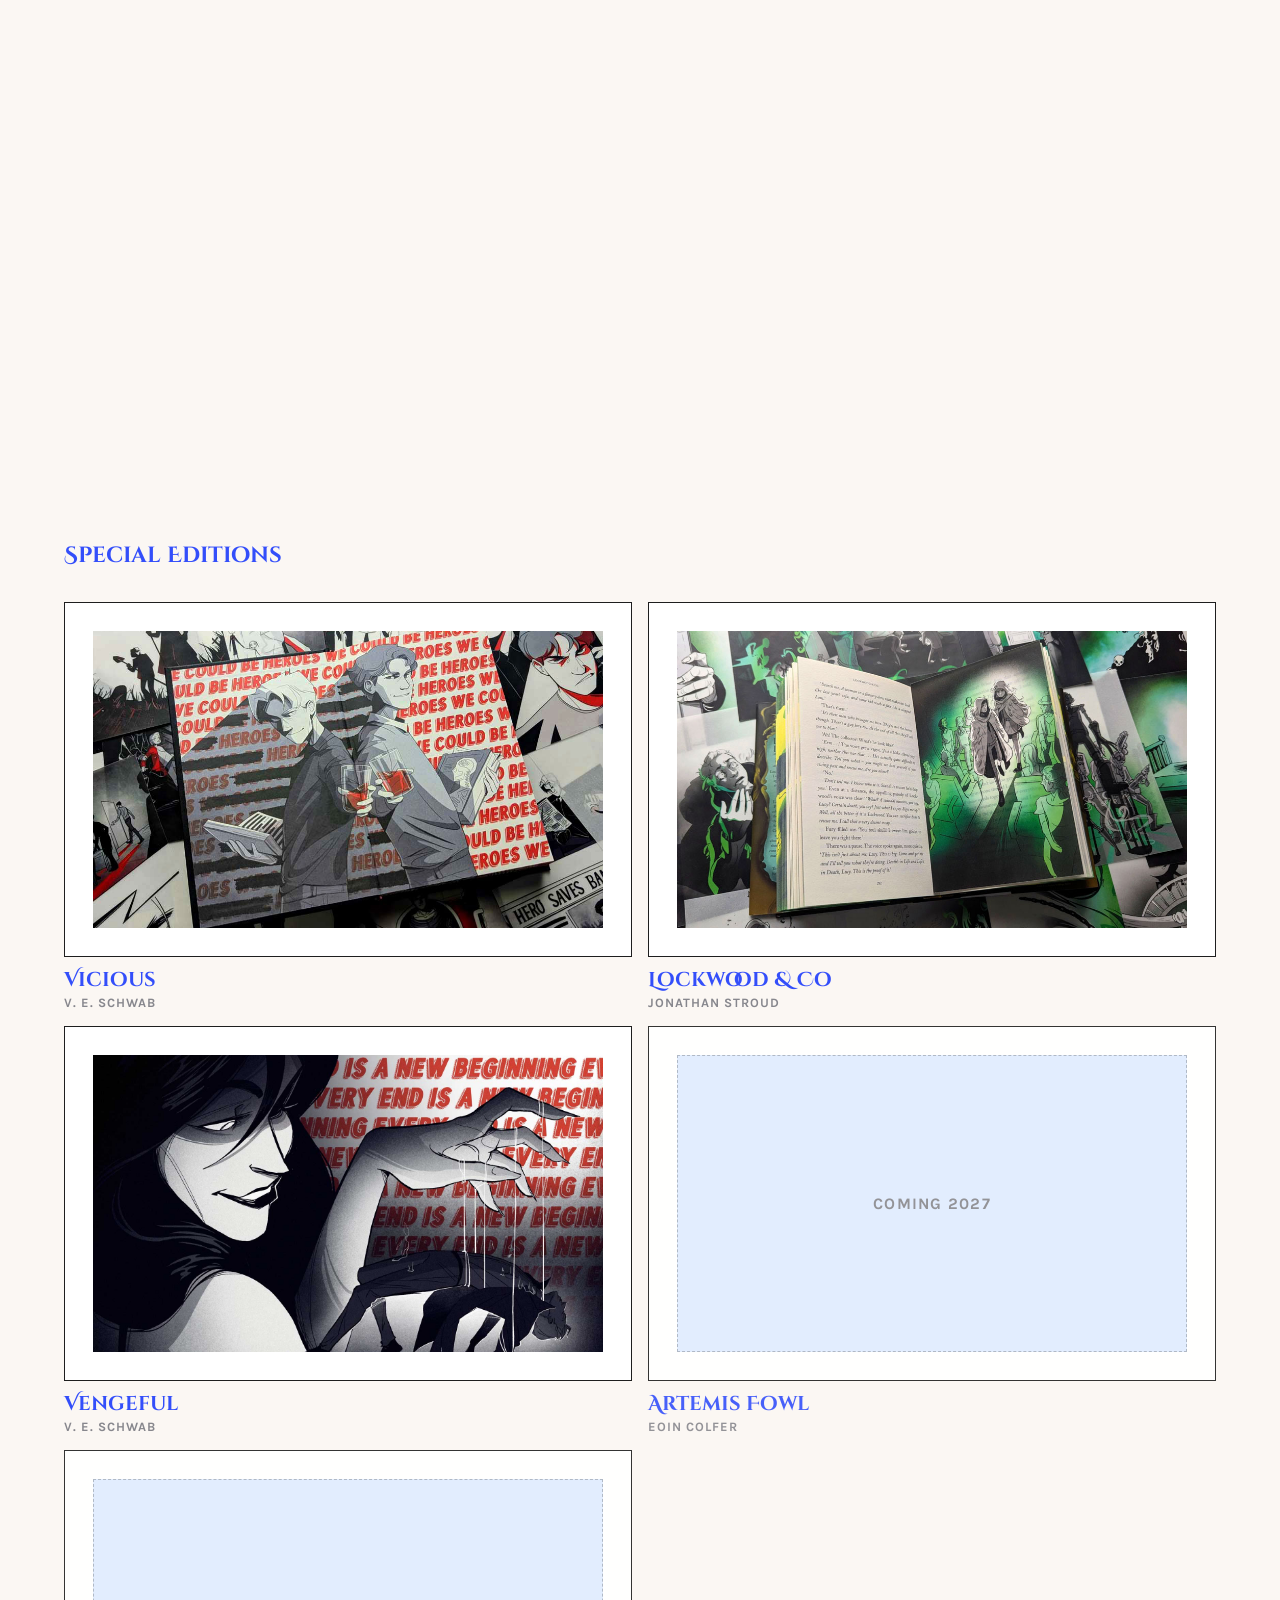
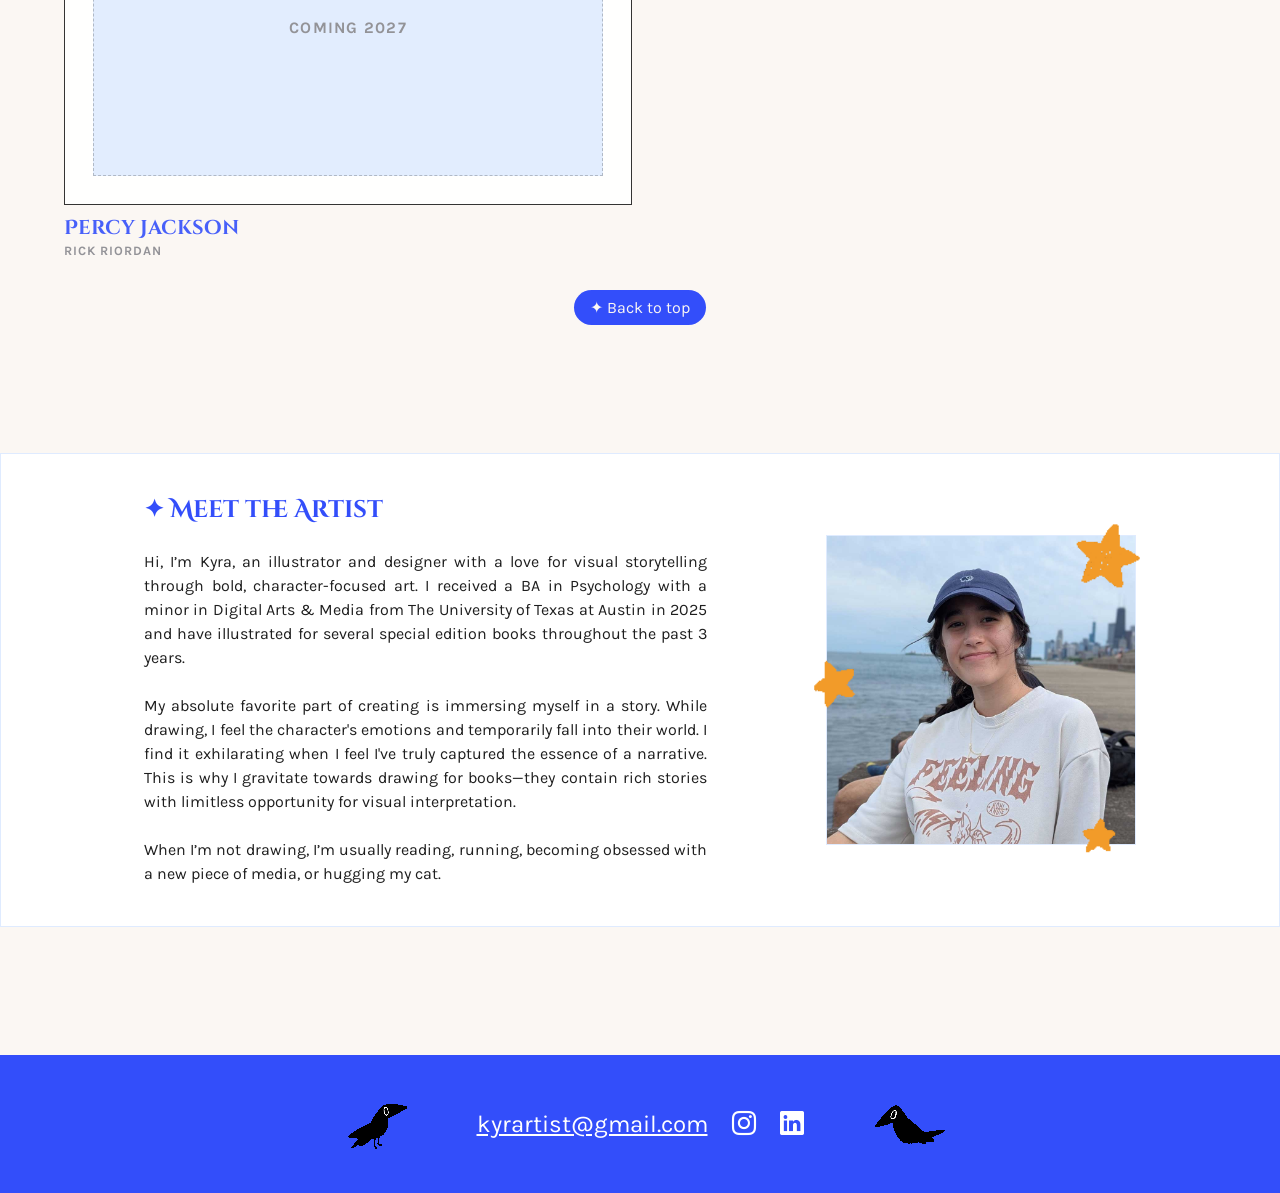
==== commit a867a3e1: "Update project section layout and added Lockwood process page" ====
--- a/index.html
+++ b/index.html
@@ -95,7 +95,7 @@
         <div id="grid-container" class="container">
           <div id="books-grid">
             <div id="personal-work">
-              <h3 class="work-subheading">Personal Concepts</h3>
+              <h3 class="work-subheading">Personal Cover Designs</h3>
               <p class="process-instructions">
                 Click the books with a star
                 <img
@@ -104,7 +104,7 @@
                   alt="star"
                   aria-hidden="true"
                 />
-                to view the process!
+                to view their design process!
               </p>
               <div class="personal-concepts-grid">
                 <div
@@ -126,7 +126,7 @@
                   aria-label="View Project Hail Mary cover design process"
                   data-process-page="process.html?process=project-hail-mary"
                 >
-                <!-- remove the data-hover-disabled="true" to enable the dust jacket image on hover effect -->
+                  <!-- remove the data-hover-disabled="true" to enable the dust jacket image on hover effect -->
                   <img
                     src="assets/books/Project-Hail-Mary.jpg"
                     alt="Project Hail Maray cover illustration"
@@ -147,14 +147,34 @@
                     alt="The Secret History cover illustration"
                   />
                 </div>
-                <div class="masonry-item">
+                <div
+                  class="masonry-item process-item"
+                  tabindex="0"
+                  role="link"
+                  aria-label="Lockwood and Co cover design process"
+                  data-process-page="process.html?process=lockwood-and-co"
+                >
+                  <img
+                    src="assets/books/Lockwood-and-Co.jpg"
+                    alt="Lockwood and Co cover design"
+                  />
+                </div>
+                <div
+                  class="masonry-item"
+                  tabindex="0"
+                  role="link"
+                  aria-label="View Moon of the Turning Leaves cover design process"
+                  data-process-page="process.html?process=moon-of-the-turning-leaves"
+                >
                   <img
                     src="assets/books/Moon-of-the-Turning-Leaves---Mockup.jpg"
                     alt="Moon of the Turning Leaves cover design"
                   />
                 </div>
               </div>
-              <!-- <div class="project-container">
+            </div>
+
+            <!-- <div class="project-container">
                 <a class="project-card" href="project.html?project=egg">
                   <div class="project-img-frame">
                     <img
@@ -169,7 +189,6 @@
                   </div>
                 </a>
               </div> -->
-            </div>
             <div id="commission-work">
               <h3 class="work-subheading">Special Editions</h3>
               <div class="project-container">
@@ -178,27 +197,21 @@
                   href="project.html?project=vicious"
                 >
                   <div class="project-card-visual">
-                    <img
-                      src="assets/books/vicious-project-card.jpg"
-                      alt="Vicious cover art"
-                    />
+                    <div class="project-card-image-frame">
+                      <img
+                        src="assets/books/vicious-project-card.jpg"
+                        alt="Vicious cover art"
+                      />
+                    </div>
+                    <div class="project-card-hover-meta">
+                      <span>Endpapers &amp; Page overlays</span>
+                      <span>LitPins&amp;Co</span>
+                    </div>
                   </div>
                   <div class="project-card-content">
-                    <p class="project-card-kicker">V. E. Schwab</p>
-                    <h3 class="project-card-title">Vicious</h3>
-                    <div class="project-card-meta">
-                      <div>
-                        <span>Role</span>
-                        <strong>Illustrator &amp; Designer</strong>
-                      </div>
-                      <div>
-                        <span>Deliverables</span>
-                        <strong>Endpapers &amp; Page overlays</strong>
-                      </div>
-                      <div>
-                        <span>Company</span>
-                        <strong>LitPins&amp;Co</strong>
-                      </div>
+                    <div class="project-card-header">
+                      <span class="project-card-kicker">V. E. Schwab</span>
+                      <h3 class="project-card-title">Vicious</h3>
                     </div>
                   </div>
                 </a>
@@ -207,27 +220,21 @@
                   href="project.html?project=lockwood"
                 >
                   <div class="project-card-visual">
-                    <img
-                      src="assets/books/lockwood-project-card.jpg"
-                      alt="Lockwood and Co cover art"
-                    />
+                    <div class="project-card-image-frame">
+                      <img
+                        src="assets/books/lockwood-project-card.jpg"
+                        alt="Lockwood and Co cover art"
+                      />
+                    </div>
+                    <div class="project-card-hover-meta">
+                      <span>Page overlays</span>
+                      <span>LitPins&amp;Co</span>
+                    </div>
                   </div>
                   <div class="project-card-content">
-                    <p class="project-card-kicker">Jonathan Stroud</p>
-                    <h3 class="project-card-title">Lockwood &amp; Co</h3>
-                    <div class="project-card-meta">
-                      <div>
-                        <span>Role</span>
-                        <strong>Illustrator &amp; Designer</strong>
-                      </div>
-                      <div>
-                        <span>Deliverables</span>
-                        <strong>Page overlays</strong>
-                      </div>
-                      <div>
-                        <span>Company</span>
-                        <strong>LitPins&amp;Co</strong>
-                      </div>
+                    <div class="project-card-header">
+                      <span class="project-card-kicker">Jonathan Stroud</span>
+                      <h3 class="project-card-title">Lockwood &amp; Co</h3>
                     </div>
                   </div>
                 </a>
@@ -236,27 +243,21 @@
                   href="project.html?project=vengeful"
                 >
                   <div class="project-card-visual">
-                    <img
-                      src="assets/vengeful-project/Vengeful_Endpage_Front.jpg"
-                      alt="Vengeful endpaper detail"
-                    />
+                    <div class="project-card-image-frame">
+                      <img
+                        src="assets/vengeful-project/Vengeful_Endpage_Front.jpg"
+                        alt="Vengeful endpaper detail"
+                      />
+                    </div>
+                    <div class="project-card-hover-meta">
+                      <span>Endpapers &amp; Page overlays</span>
+                      <span>LitPins&amp;Co</span>
+                    </div>
                   </div>
                   <div class="project-card-content">
-                    <p class="project-card-kicker">V. E. Schwab</p>
-                    <h3 class="project-card-title">Vengeful</h3>
-                    <div class="project-card-meta">
-                      <div>
-                        <span>Role</span>
-                        <strong>Illustrator &amp; Designer</strong>
-                      </div>
-                      <div>
-                        <span>Deliverables</span>
-                        <strong>Endpapers &amp; Page overlays</strong>
-                      </div>
-                      <div>
-                        <span>Company</span>
-                        <strong>LitPins&amp;Co</strong>
-                      </div>
+                    <div class="project-card-header">
+                      <span class="project-card-kicker">V. E. Schwab</span>
+                      <h3 class="project-card-title">Vengeful</h3>
                     </div>
                   </div>
                 </a>
@@ -265,24 +266,38 @@
                   href="project.html?project=artemis"
                 >
                   <div class="project-card-visual">
-                    <div class="project-card-placeholder">Coming 2027</div>
+                    <div class="project-card-image-frame">
+                      <div class="project-card-placeholder">Coming 2027</div>
+                    </div>
+                    <div class="project-card-hover-meta">
+                      <span>Page overlays</span>
+                      <span>LitPins&amp;Co</span>
+                    </div>
                   </div>
                   <div class="project-card-content">
-                    <p class="project-card-kicker">Eoin Colfer</p>
-                    <h3 class="project-card-title">Artemis Fowl</h3>
-                    <div class="project-card-meta">
-                      <div>
-                        <span>Role</span>
-                        <strong>Illustrator &amp; Designer</strong>
-                      </div>
-                      <div>
-                        <span>Deliverables</span>
-                        <strong>Page overlays</strong>
-                      </div>
-                      <div>
-                        <span>Company</span>
-                        <strong>LitPins&amp;Co</strong>
-                      </div>
+                    <div class="project-card-header">
+                      <span class="project-card-kicker">Eoin Colfer</span>
+                      <h3 class="project-card-title">Artemis Fowl</h3>
+                    </div>
+                  </div>
+                </a>
+                <a
+                  class="project-card case-study-card is-coming-soon"
+                  href="project.html?project=artemis"
+                >
+                  <div class="project-card-visual">
+                    <div class="project-card-image-frame">
+                      <div class="project-card-placeholder">Coming 2027</div>
+                    </div>
+                    <div class="project-card-hover-meta">
+                      <span>Page overlays</span>
+                      <span>LitPins&amp;Co</span>
+                    </div>
+                  </div>
+                  <div class="project-card-content">
+                    <div class="project-card-header">
+                      <span class="project-card-kicker">Rick Riordan</span>
+                      <h3 class="project-card-title">Percy Jackson</h3>
                     </div>
                   </div>
                 </a>
@@ -376,11 +391,11 @@
               <br />
               <br />
               My absolute favorite part of creating is immersing myself in a
-              story. When I draw, I feel the character's emotions and
+              story. While drawing, I feel the character's emotions and
               temporarily fall into their world. I find it exhilarating when I
-              feel I've truly captured the essence of a narrative. I think this
-              is why I gravitate towards drawing for books—they contain rich
-              stories with limitless opportunity for visual interpretation.
+              feel I've truly captured the essence of a narrative. This is why I
+              gravitate towards drawing for books—they contain rich stories with
+              limitless opportunity for visual interpretation.
               <br />
               <br />
               When I’m not drawing, I’m usually reading, running, becoming
--- a/styles.css
+++ b/styles.css
@@ -23,6 +23,7 @@
   --space-md: 1.5rem;
   --space-lg: 2rem;
   --space-xl: 3rem;
+  --space-xxl: 6rem;
   --section-gap: 8rem;
 }
 
@@ -212,14 +213,14 @@
 
 .work-subheading {
   text-align: left;
-  font-size: 1.3rem;
+  font-size: 1.35rem;
   margin-bottom: var(--space-lg);
 }
 
-.work-subheading::before {
+/* .work-subheading::before {
   content: "✦";
   padding: 8px;
-}
+} */
 
 .inline-process-star {
   width: 1.1em;
@@ -336,21 +337,22 @@
   top: 8px;
   left: 8px;
   z-index: 1;
-  width: 1.6rem;
-  height: 1.6rem;
+  width: clamp(1.25rem, 7%, 2rem);
+  height: auto;
   object-fit: contain;
   pointer-events: none;
 }
 
 .masonry-item.process-item::after {
-  content: "Click to view process";
+  content: "Click to view the design process!";
   position: absolute;
   top: 0.55rem;
   left: 2.7rem;
   z-index: 1;
   padding: 0.35rem 0.55rem;
-  background: color-mix(in srgb, var(--blue-light), transparent 20%);
+  background: color-mix(in srgb, var(--white), transparent 15%);
   border: 1px solid var(--blue);
+  box-shadow: 2px 4px 10px 0px rgba(0, 0, 0, 0.85);
   color: var(--blue);
   font-size: 0.75rem;
   font-weight: 700;
@@ -408,83 +410,141 @@
 }
 
 #personal-work {
-  margin-bottom: var(--space-xl);
+  margin-bottom: var(--space-xxl);
 }
 
 .project-container {
   display: grid;
-  grid-template-columns: 1fr;
-  gap: var(--space-md);
+  grid-template-columns: repeat(2, minmax(0, 1fr));
+  gap: var(--space-sm);
   width: 100%;
 }
 
 .project-card {
-  display: grid;
-  grid-template-columns: minmax(220px, 1.1fr) minmax(0, 1.7fr);
-  gap: var(--space-lg);
-  align-items: center;
-  padding: 1.25rem;
-  text-align: left;
-  cursor: pointer;
+  display: block;
+  position: relative;
   color: inherit;
   text-decoration: none;
-  opacity: 0;
-  will-change: transform;
+  background: transparent;
+  border: none;
+  transition: transform 0.25s ease;
+}
+
+.project-card:hover,
+.project-card:focus-visible {
+  transform: translateY(-3px);
+}
+
+.project-card-visual {
+  position: relative;
+  overflow: hidden;
+  border: 1px solid var(--black);
   background: var(--white);
-  border: 1px solid var(--black);
-  transition:
-    transform 0.25s ease,
-    border-color 0.25s ease;
-}
-
-.project-card:hover {
-  transform: translateY(-3px);
-  border-color: var(--blue);
-}
-
-.project-card-visual {
+  padding: 0.75rem;
+  aspect-ratio: 16 / 10;
+}
+
+.project-card-visual:has(.project-card-placeholder) {
+  display: block;
+}
+
+.project-card-image-frame {
+  position: relative;
+  display: block;
+  width: 100%;
+  height: 100%;
   overflow: hidden;
-  border: var(--black) 1px solid;
-  background: var(--cream);
-  min-height: 260px;
-}
-
-.project-card img,
+  border: 16px solid var(--white);
+  box-sizing: border-box;
+}
+
+.project-card-image-frame img,
 .project-card-placeholder {
-  display: block;
-  width: 100%;
-  height: 280px;
+  position: relative;
+  display: block;
+  width: 100%;
+  height: 100%;
+  margin: 0;
   object-fit: cover;
   object-position: center;
+  border: none;
   transition: transform 0.35s ease;
 }
 
 .project-card:hover .project-card-visual img,
-.project-card:hover .project-card-placeholder {
+.project-card:hover .project-card-placeholder,
+.project-card:focus-visible .project-card-visual img,
+.project-card:focus-visible .project-card-placeholder {
   transform: scale(1.04);
 }
 
-.project-card-content {
+.project-card-visual::after {
+  content: "";
+  position: absolute;
+  inset: 0;
+  background: rgba(12, 15, 18, 0.45);
+  opacity: 0;
+  transition: opacity 0.25s ease;
+}
+
+.project-card:hover .project-card-visual::after,
+.project-card:focus-visible .project-card-visual::after {
+  opacity: 1;
+}
+
+.project-card-hover-meta {
+  position: absolute;
+  inset: 0;
+  z-index: 1;
   display: flex;
   flex-direction: column;
   justify-content: center;
-  gap: 0.5rem;
-  cursor: pointer;
+  align-items: center;
+  text-align: center;
+  gap: 0.2rem;
+  padding: 1rem;
+  color: var(--white);
+  opacity: 0;
+  transform: translateY(8px);
+  transition:
+    opacity 0.25s ease,
+    transform 0.25s ease;
+  pointer-events: none;
+  font-size: 1rem;
+}
+
+.project-card:hover .project-card-hover-meta,
+.project-card:focus-visible .project-card-hover-meta {
+  opacity: 1;
+  transform: translateY(0);
 }
 
 .project-card-kicker {
-  margin: 0;
-  color: var(--blue);
+  color: var(--gray);
   text-transform: uppercase;
   letter-spacing: 0.08em;
-  font-size: 0.7rem;
+  font-size: 0.8rem;
   font-weight: 700;
+  order: 2;
+}
+
+.project-card-header {
+  display: flex;
+  flex-direction: column;
+  align-items: flex-start;
+  gap: 0.15rem;
+}
+
+.project-card-content {
+  padding-top: 0.6rem;
 }
 
 .project-card-title {
+  order: 1;
   margin: 0;
-  font-size: clamp(2rem, 3vw, 2.8rem);
-  line-height: 1.05;
+  font-size: 1.25rem;
+  line-height: 1.3;
+  font-weight: 700;
   cursor: pointer;
   transition: color 0.25s ease;
 }
@@ -497,30 +557,7 @@
 }
 
 .project-card-meta {
-  display: grid;
-  grid-template-columns: repeat(3, minmax(0, 1fr));
-  gap: 0.9rem 1rem;
-  margin-top: 0.5rem;
-  padding-top: 1rem;
-  border-top: 1px solid var(--gray-light);
-}
-
-.project-card-meta div {
-  display: flex;
-  flex-direction: column;
-  gap: 0.25rem;
-}
-
-.project-card-meta span {
-  font-size: 0.68rem;
-  color: var(--gray);
-  text-transform: uppercase;
-  letter-spacing: 0.08em;
-}
-
-.project-card-meta strong {
-  font-size: 0.96rem;
-  font-weight: 600;
+  display: none;
 }
 
 .project-card-placeholder {
@@ -528,8 +565,6 @@
   align-items: center;
   justify-content: center;
   width: 100%;
-  min-height: 260px;
-  height: 100%;
   text-align: center;
   background: var(--blue-light);
   border: 1px dashed rgba(28, 32, 36, 0.28);
@@ -543,21 +578,6 @@
   opacity: 0.9;
 }
 
-@media (max-width: 760px) {
-  .project-card {
-    grid-template-columns: 1fr;
-    padding: var(--space-sm);
-  }
-
-  .project-card-visual {
-    min-height: 220px;
-  }
-
-  .project-card-meta {
-    grid-template-columns: 1fr;
-  }
-}
-
 #project-link {
   margin: var(--space-sm) 0;
 }
@@ -634,6 +654,7 @@
   background: var(--blue-light);
   border-radius: 8px;
   padding: 0.9rem 1rem;
+  border: 1px solid var(--blue);
 }
 
 .project-meta span {
@@ -675,8 +696,8 @@
 .project-image-grid {
   display: grid;
   grid-template-columns: repeat(4, minmax(0, 1fr));
-  gap: 1rem;
-  margin-bottom: 2rem;
+  gap: var(--space-sm);
+  margin-bottom: var(--space-lg);
 }
 
 .project-image-grid--compact {
@@ -800,6 +821,10 @@
   gap: 1rem;
 }
 
+.process-image-grid > :only-child {
+  grid-column: 1 / -1;
+}
+
 .process-image-grid img {
   width: 100%;
   height: auto;
@@ -975,15 +1000,21 @@
   color: var(--white);
 }
 
-#socials {
-  margin-top: var(--space-md);
-  width: 100%;
+#contact-container > div:nth-child(2) {
   display: flex;
   align-items: center;
   justify-content: center;
   gap: var(--space-md);
 }
 
+#socials {
+  width: auto;
+  display: flex;
+  align-items: center;
+  justify-content: center;
+  gap: var(--space-md);
+}
+
 @media screen and (max-width: 480px) {
   .masonry-container {
     column-count: 1 !important;
@@ -1005,8 +1036,13 @@
     grid-template-columns: 10% 80% 10%;
   }
 
-  #contact img {
-    width: 40px;
+  #contact-container > div:first-child,
+  #contact-container > div:last-child {
+    display: none;
+  }
+
+  #contact-container > div:nth-child(2) {
+    grid-column: 1 / -1;
   }
 }
 
@@ -1023,6 +1059,19 @@
 }
 
 @media screen and (max-width: 768px) {
+  .project-card {
+    grid-template-columns: 1fr;
+    padding: var(--space-sm);
+  }
+
+  .project-card-visual {
+    min-height: 280px;
+  }
+
+  .project-card-meta {
+    grid-template-columns: 1fr;
+  }
+
   .masonry-container {
     column-count: 2;
   }
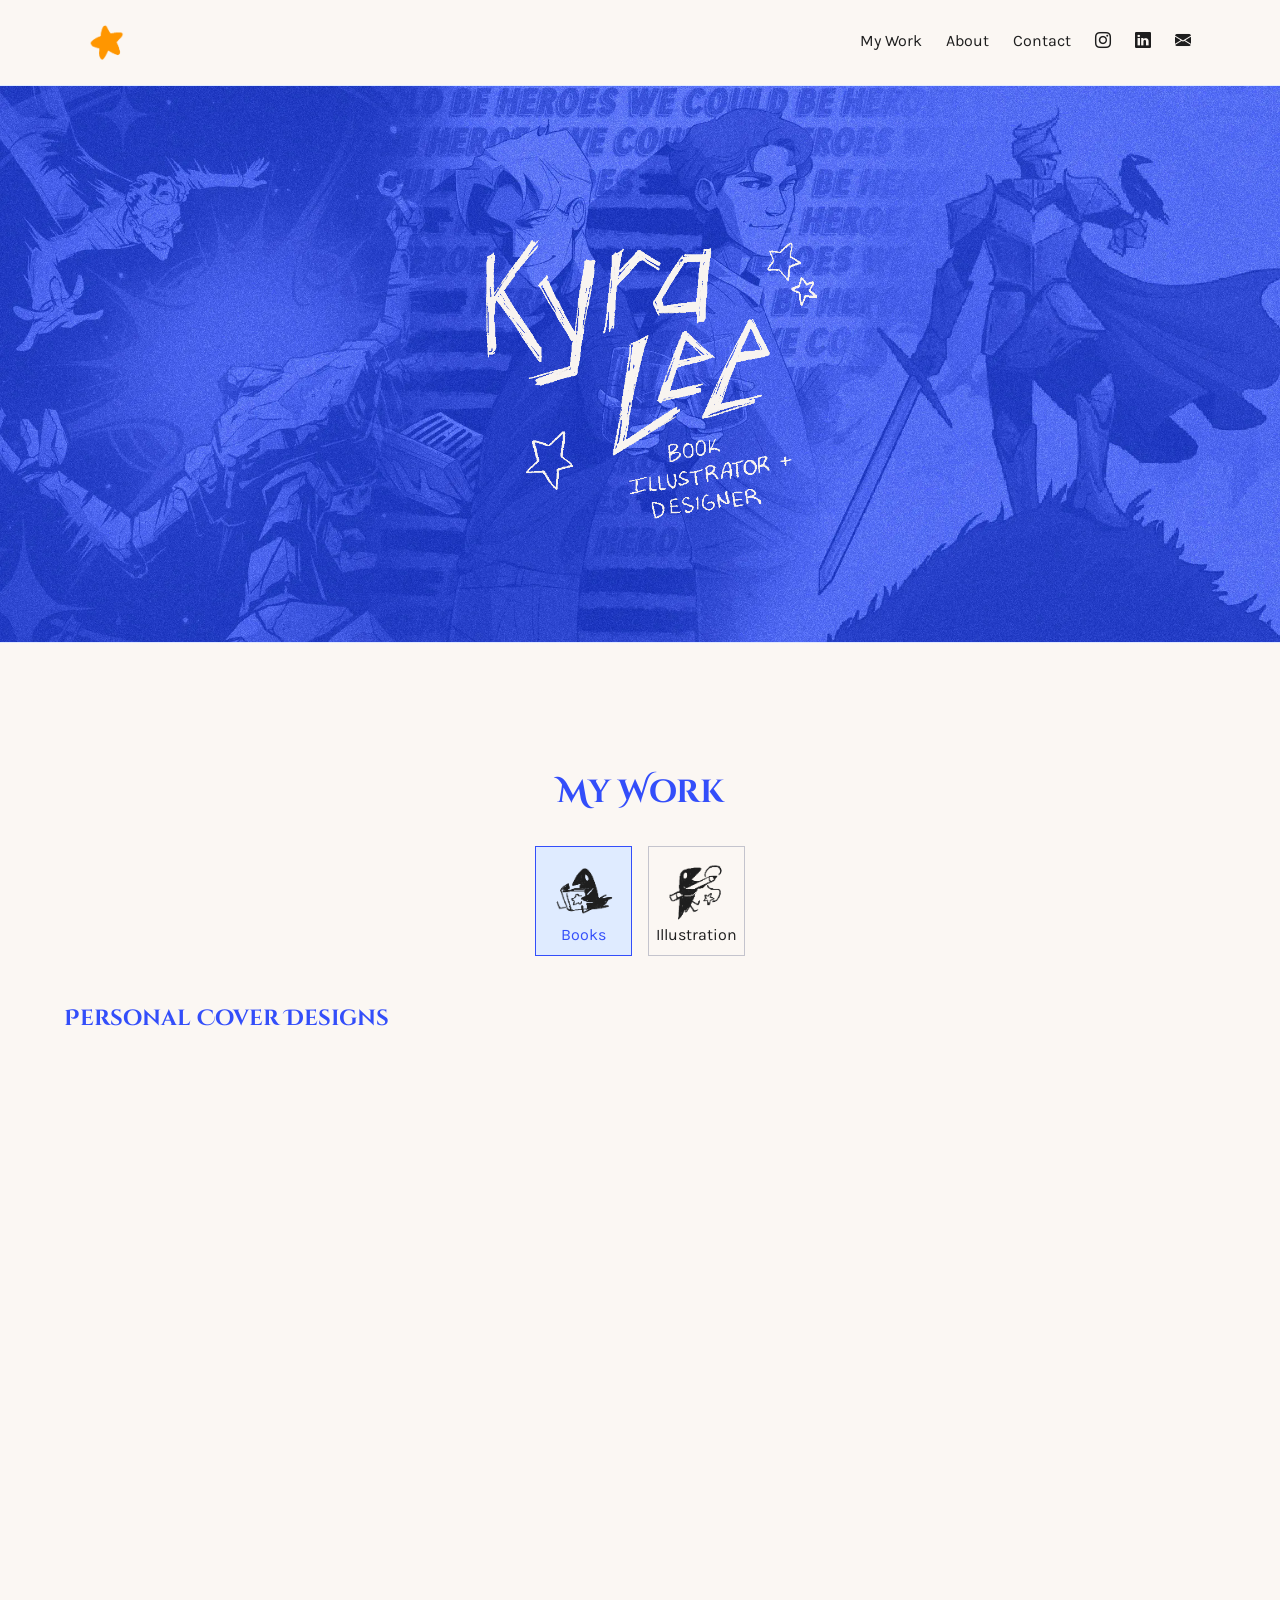
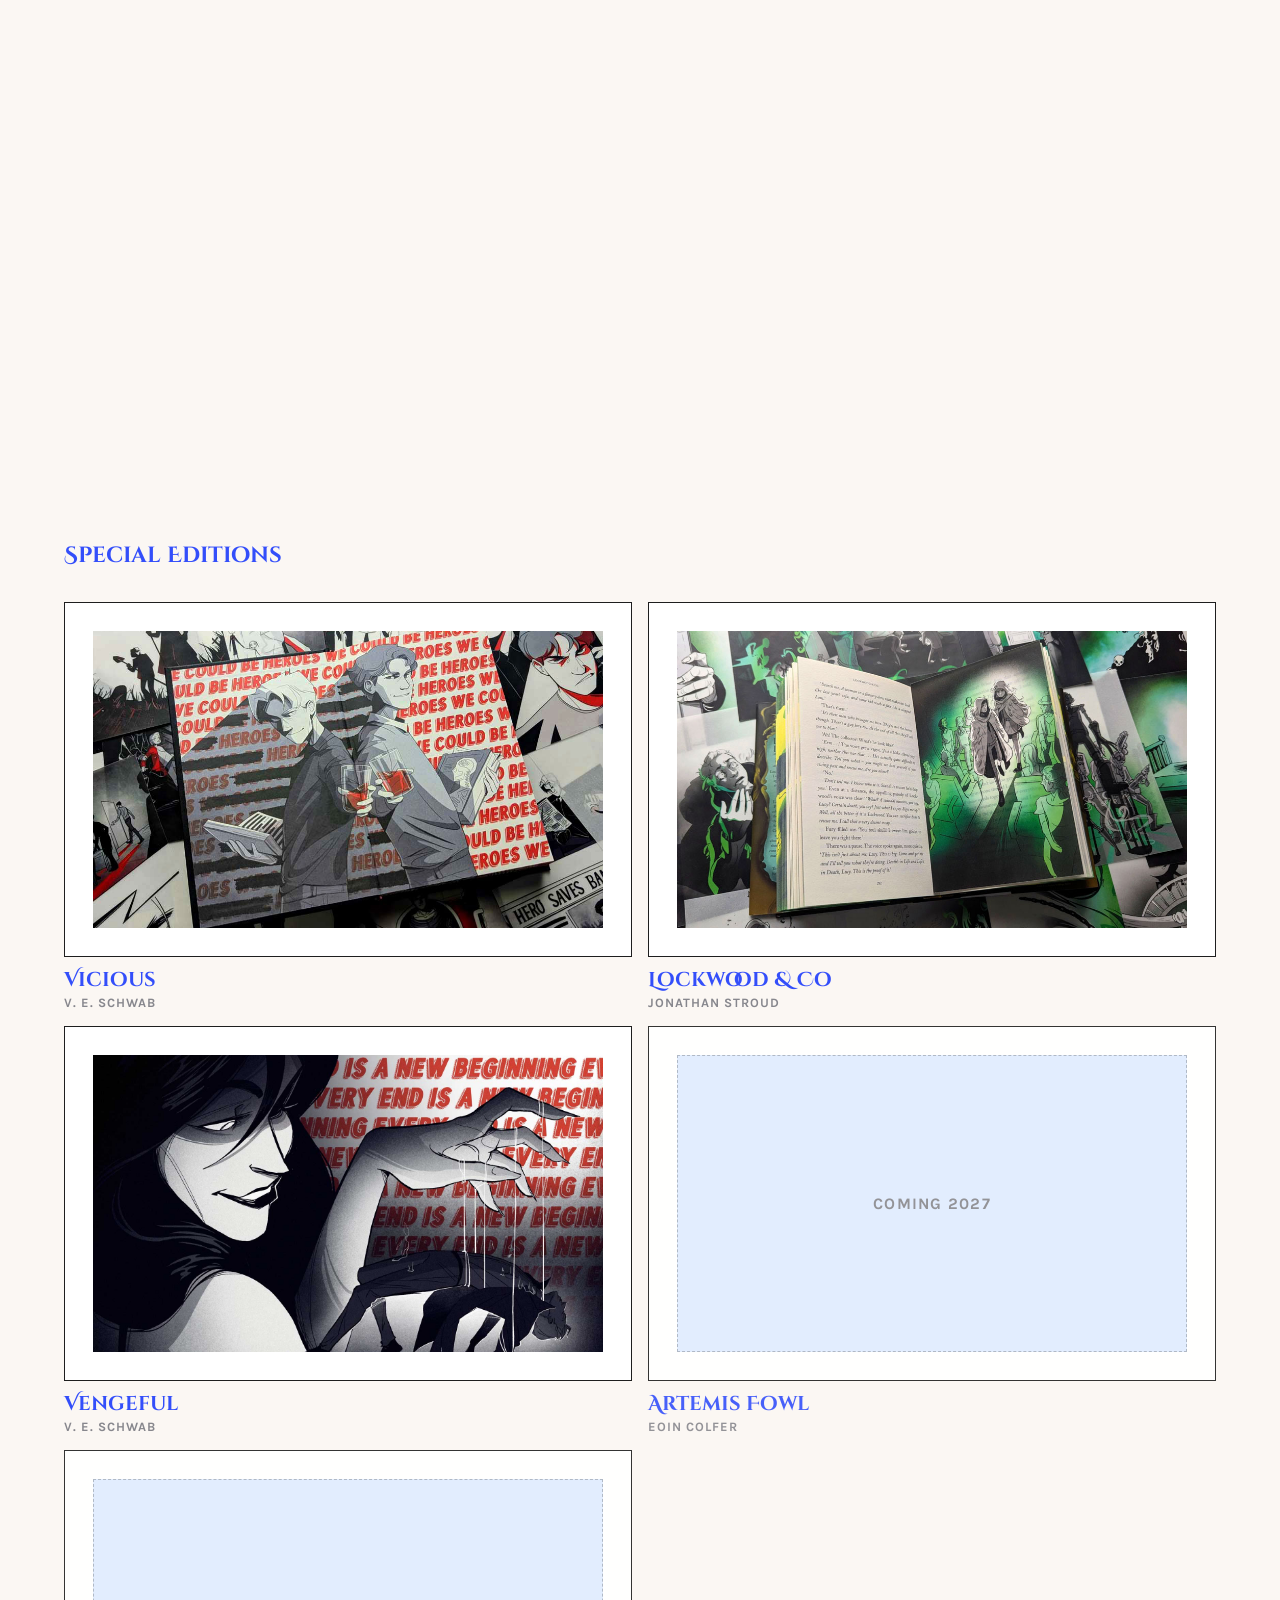
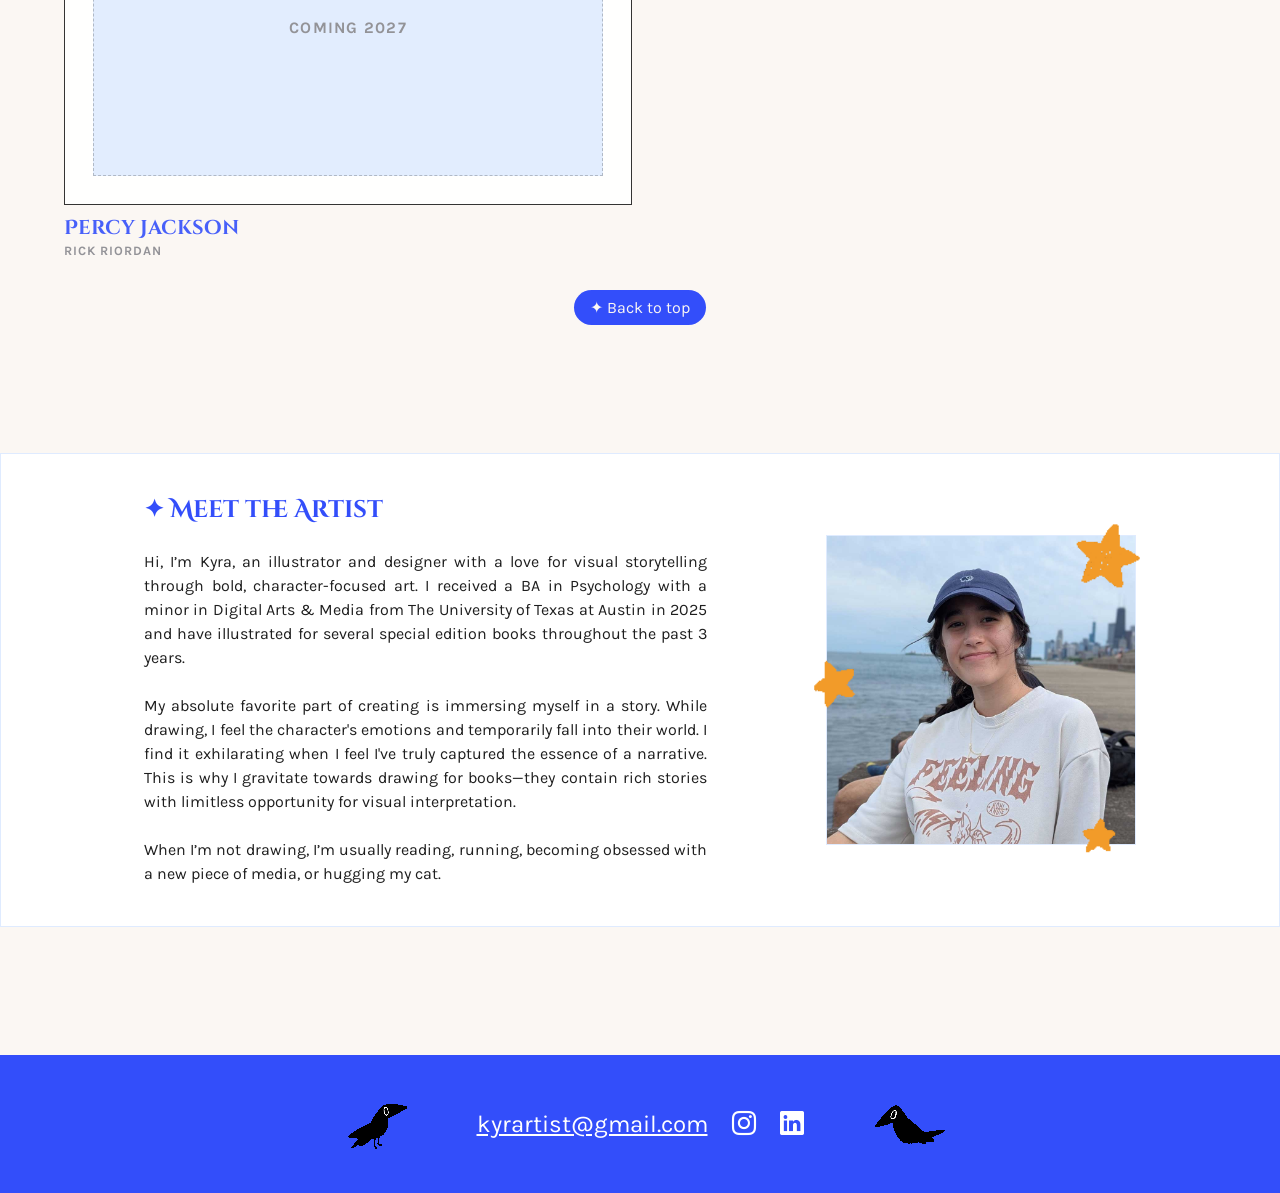
==== commit 85717e7d: "Added process section to In the Name of the Mother" ====
--- a/index.html
+++ b/index.html
@@ -85,10 +85,10 @@
               <img src="assets/drawing_crow.png" alt="" />
               <p>Illustration</p>
             </div>
-            <div class="category">
+            <!-- <div class="category">
               <img src="assets/design_crow.png" alt="" />
               <p>Design</p>
-            </div>
+            </div> -->
           </div>
         </div>
 
@@ -108,7 +108,7 @@
               </p>
               <div class="personal-concepts-grid">
                 <div
-                  class="masonry-item"
+                  class="masonry-item process-item"
                   tabindex="0"
                   role="link"
                   aria-label="View In the Name of the Mother cover design process"
@@ -204,8 +204,8 @@
                       />
                     </div>
                     <div class="project-card-hover-meta">
+                      <span>LitPins&amp;Co</span>
                       <span>Endpapers &amp; Page overlays</span>
-                      <span>LitPins&amp;Co</span>
                     </div>
                   </div>
                   <div class="project-card-content">
@@ -227,8 +227,8 @@
                       />
                     </div>
                     <div class="project-card-hover-meta">
+                      <span>LitPins&amp;Co</span>
                       <span>Page overlays</span>
-                      <span>LitPins&amp;Co</span>
                     </div>
                   </div>
                   <div class="project-card-content">
@@ -250,8 +250,8 @@
                       />
                     </div>
                     <div class="project-card-hover-meta">
+                      <span>LitPins&amp;Co</span>
                       <span>Endpapers &amp; Page overlays</span>
-                      <span>LitPins&amp;Co</span>
                     </div>
                   </div>
                   <div class="project-card-content">
@@ -270,8 +270,8 @@
                       <div class="project-card-placeholder">Coming 2027</div>
                     </div>
                     <div class="project-card-hover-meta">
+                      <span>LitPins&amp;Co</span>
                       <span>Page overlays</span>
-                      <span>LitPins&amp;Co</span>
                     </div>
                   </div>
                   <div class="project-card-content">
@@ -290,8 +290,8 @@
                       <div class="project-card-placeholder">Coming 2027</div>
                     </div>
                     <div class="project-card-hover-meta">
+                      <span>LitPins&amp;Co</span>
                       <span>Page overlays</span>
-                      <span>LitPins&amp;Co</span>
                     </div>
                   </div>
                   <div class="project-card-content">
--- a/styles.css
+++ b/styles.css
@@ -72,7 +72,6 @@
 
 .container {
   width: min(90vw, 1300px);
-  box-sizing: border-box;
   margin-inline: auto;
 }
 
@@ -217,11 +216,6 @@
   margin-bottom: var(--space-lg);
 }
 
-/* .work-subheading::before {
-  content: "✦";
-  padding: 8px;
-} */
-
 .inline-process-star {
   width: 1.1em;
   height: 1.1em;
@@ -236,8 +230,9 @@
 
 #categories {
   display: grid;
-  grid-template-columns: repeat(3, minmax(0, 1fr));
-  width: 320px;
+  grid-template-columns: repeat(2, minmax(0, 1fr));
+  /* width: 320px; */
+  width: 210px;
   margin: 0 auto var(--space-xl) auto;
   justify-content: center;
   gap: var(--space-sm);
@@ -330,6 +325,15 @@
 .masonry-item.process-item:focus-visible {
   border-color: var(--blue);
   transform: translateY(-3px);
+}
+
+.masonry-item.process-item img:not(.process-item-star) {
+  transition: transform 0.25s ease;
+}
+
+.masonry-item.process-item:hover img:not(.process-item-star),
+.masonry-item.process-item:focus-visible img:not(.process-item-star) {
+  transform: scale(1.04);
 }
 
 .masonry-item.process-item .process-item-star {
@@ -423,6 +427,8 @@
 .project-card {
   display: block;
   position: relative;
+  width: 100%;
+  min-width: 0;
   color: inherit;
   text-decoration: none;
   background: transparent;
@@ -454,7 +460,7 @@
   width: 100%;
   height: 100%;
   overflow: hidden;
-  border: 16px solid var(--white);
+  border: clamp(8px, 1.5vw, 16px) solid var(--white);
   box-sizing: border-box;
 }
 
@@ -950,7 +956,6 @@
   position: relative;
   width: 310px;
   display: block;
-  border: var(--cream) 1px solid;
   margin-left: auto;
   overflow: visible;
   border: solid 1px var(--blue-light);
@@ -1030,9 +1035,6 @@
 
   #contact-container {
     padding: var(--space-md);
-  }
-
-  #contact-container {
     grid-template-columns: 10% 80% 10%;
   }
 
@@ -1061,11 +1063,12 @@
 @media screen and (max-width: 768px) {
   .project-card {
     grid-template-columns: 1fr;
-    padding: var(--space-sm);
+    padding: 0;
   }
 
   .project-card-visual {
-    min-height: 280px;
+    min-height: 220px;
+    aspect-ratio: auto;
   }
 
   .project-card-meta {
@@ -1168,7 +1171,7 @@
   }
 
   .project-container {
-    grid-template-columns: 1fr;
+    grid-template-columns: minmax(0, 1fr);
   }
 }
 
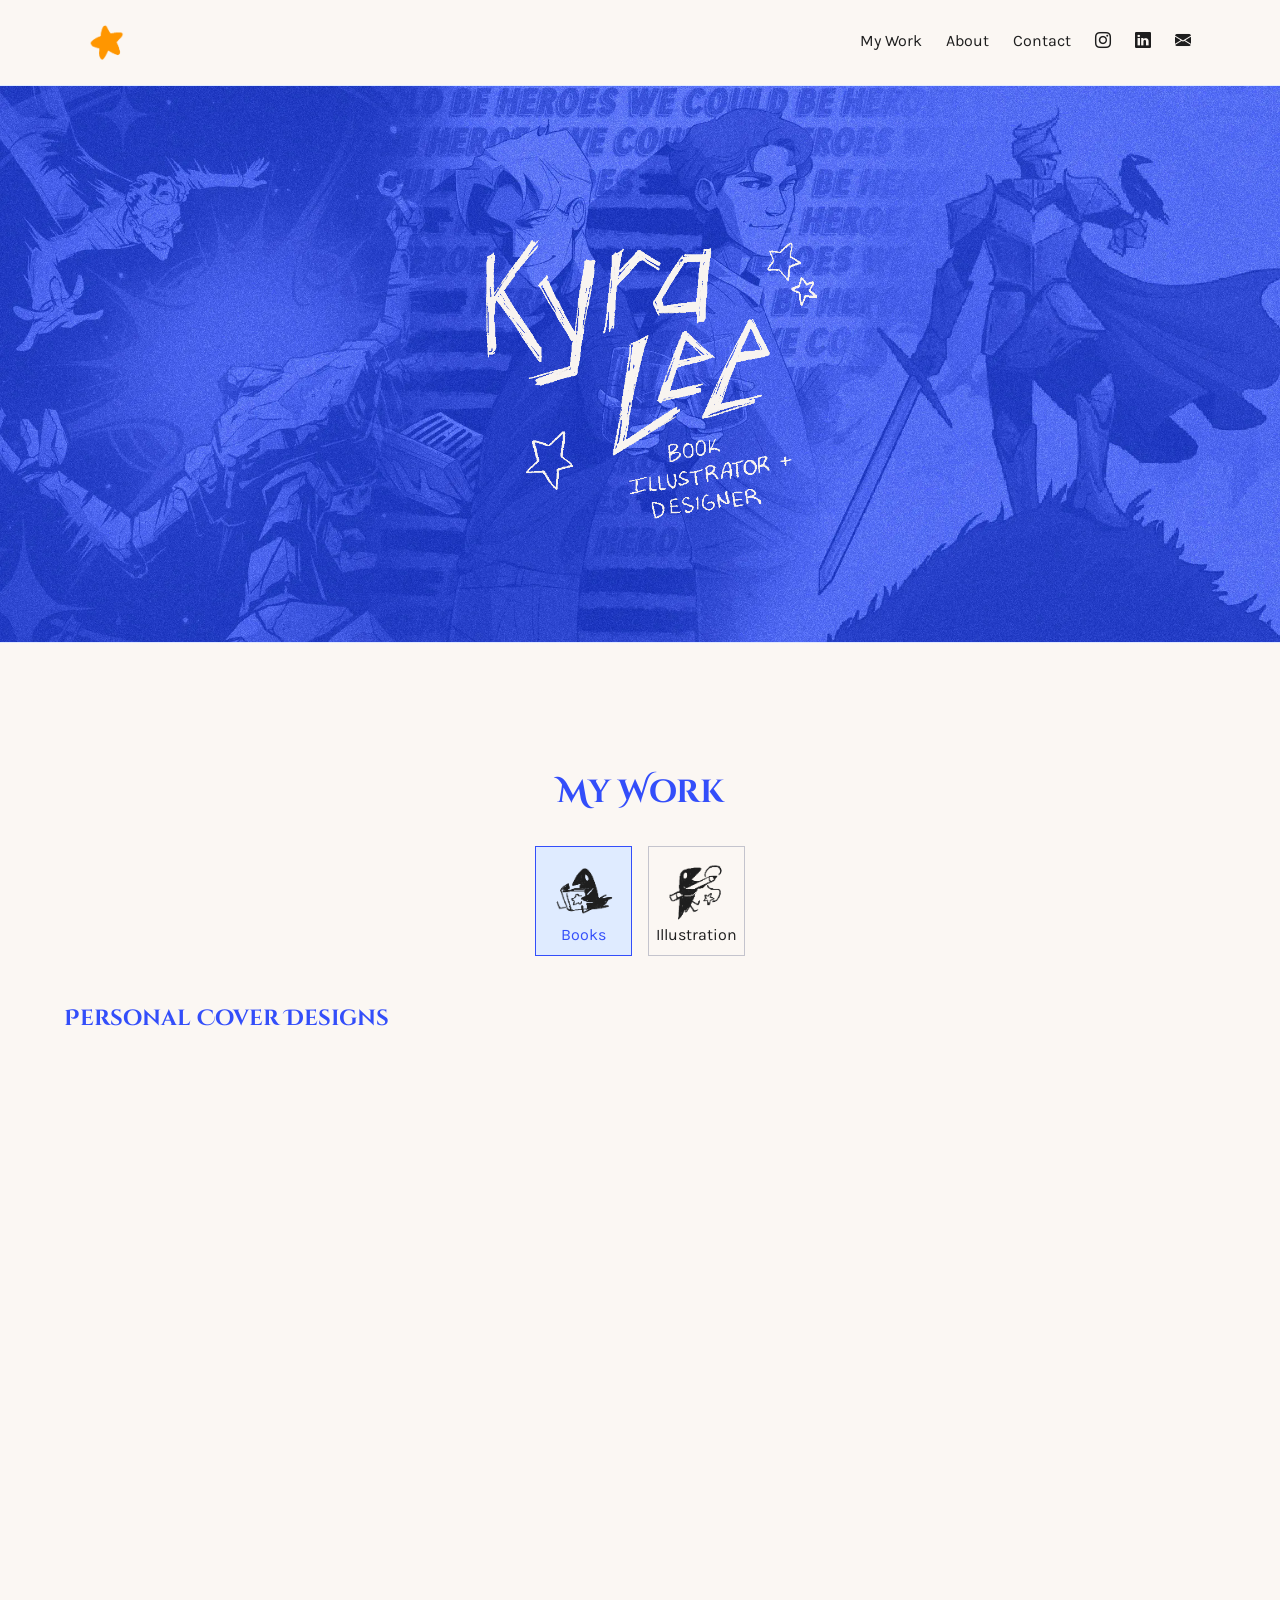
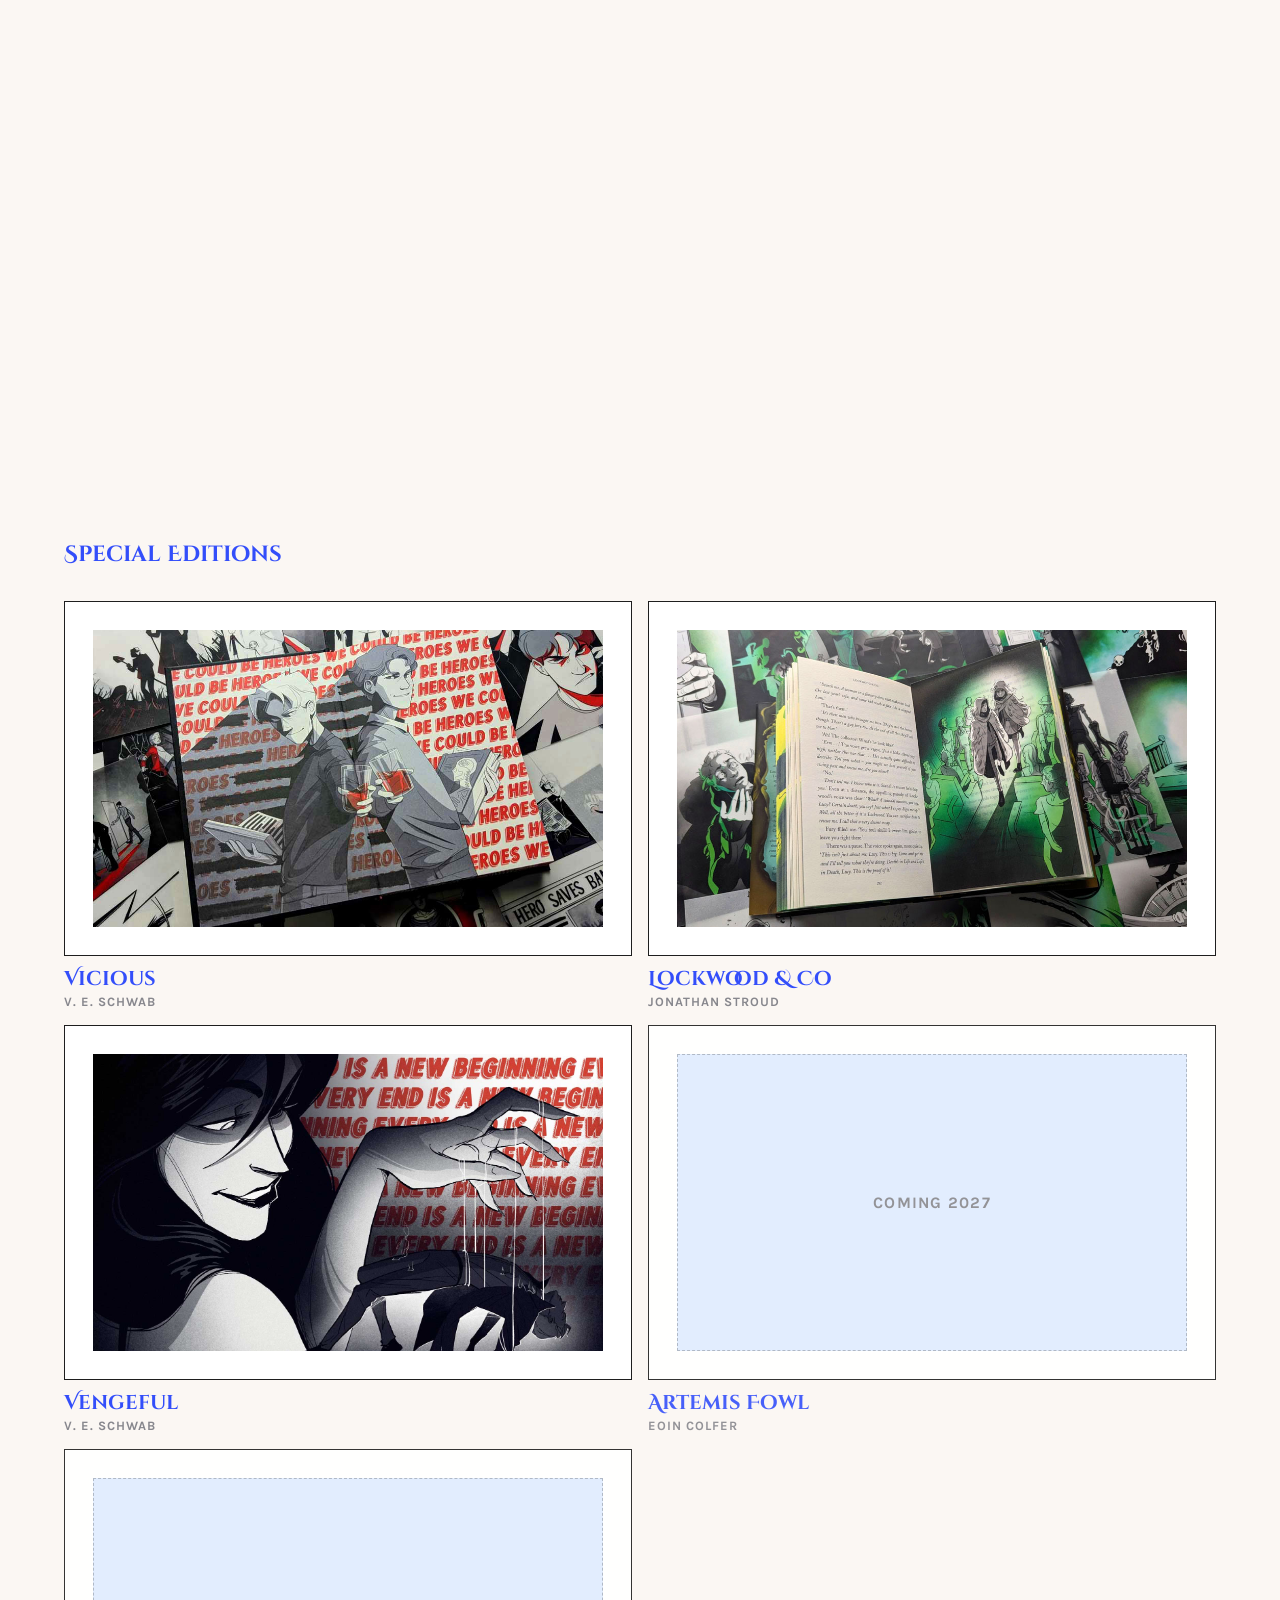
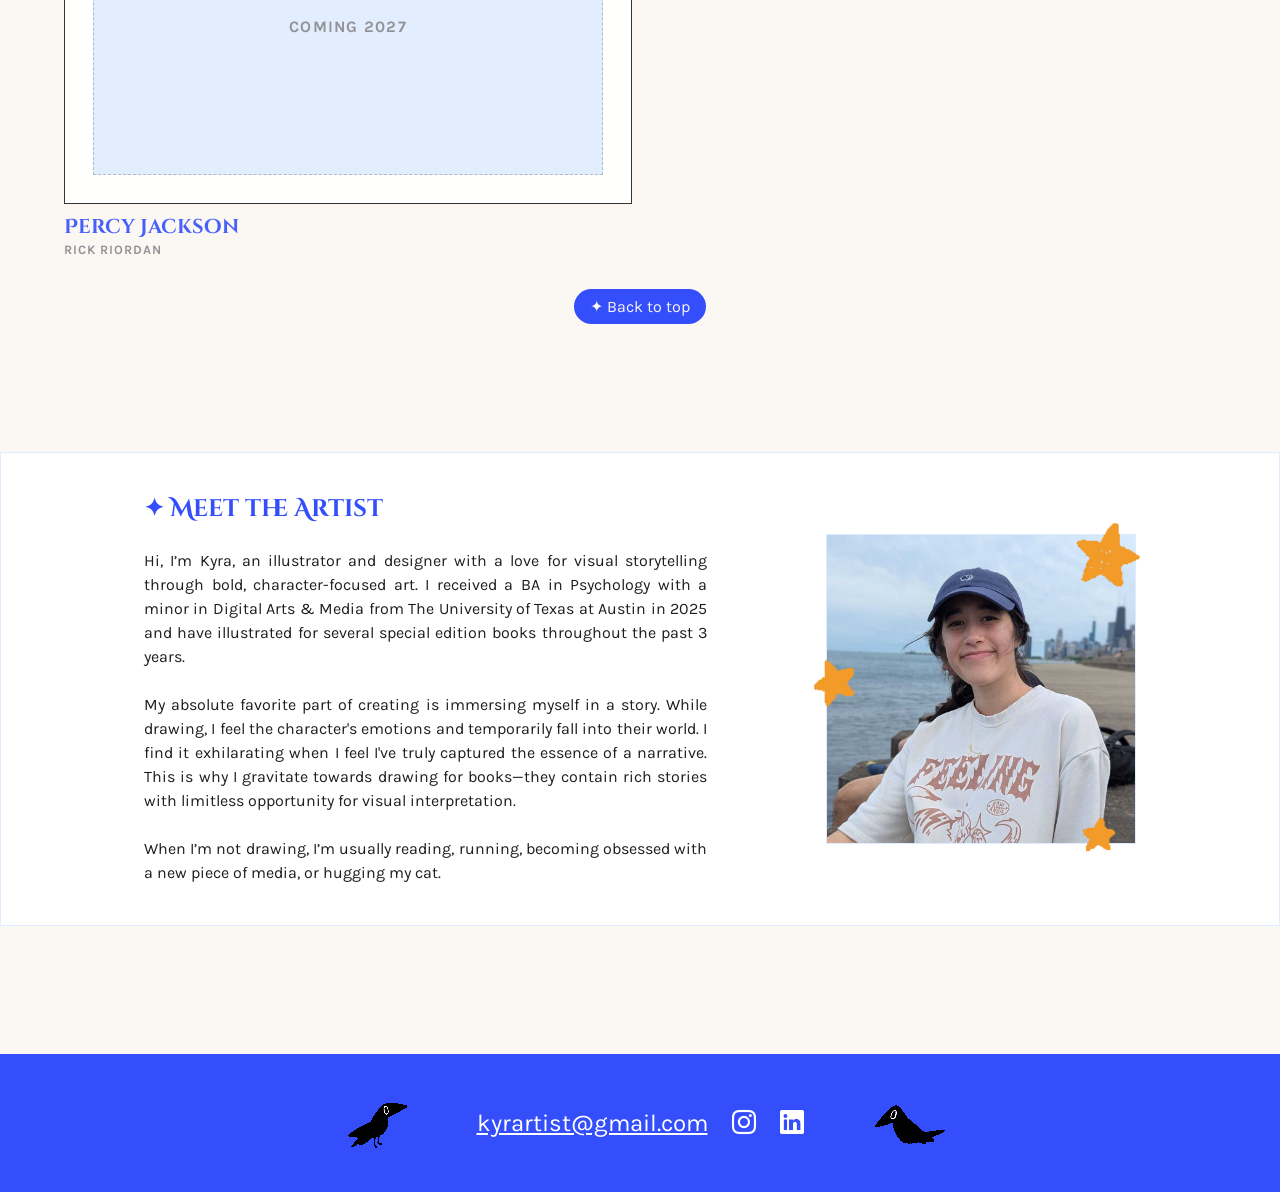
==== commit cc9ea8ec: "Added Project Hail Mary process page" ====
--- a/index.html
+++ b/index.html
@@ -119,8 +119,9 @@
                     alt="In The Name of the Mother cover illustration"
                   />
                 </div>
+                <!-- has-hover-image -->
                 <div
-                  class="masonry-item has-hover-image"
+                  class="masonry-item process-item"
                   tabindex="0"
                   role="link"
                   aria-label="View Project Hail Mary cover design process"
--- a/styles.css
+++ b/styles.css
@@ -827,6 +827,13 @@
   gap: 1rem;
 }
 
+.process-media-pair {
+  display: grid;
+  grid-template-columns: repeat(2, minmax(0, 1fr));
+  align-items: start;
+  gap: 1rem;
+}
+
 .process-image-grid > :only-child {
   grid-column: 1 / -1;
 }
@@ -847,6 +854,12 @@
 
 .process-image {
   opacity: 1;
+}
+
+@media screen and (max-width: 1040px) {
+  .process-media-pair {
+    grid-template-columns: 1fr;
+  }
 }
 
 .lightbox {
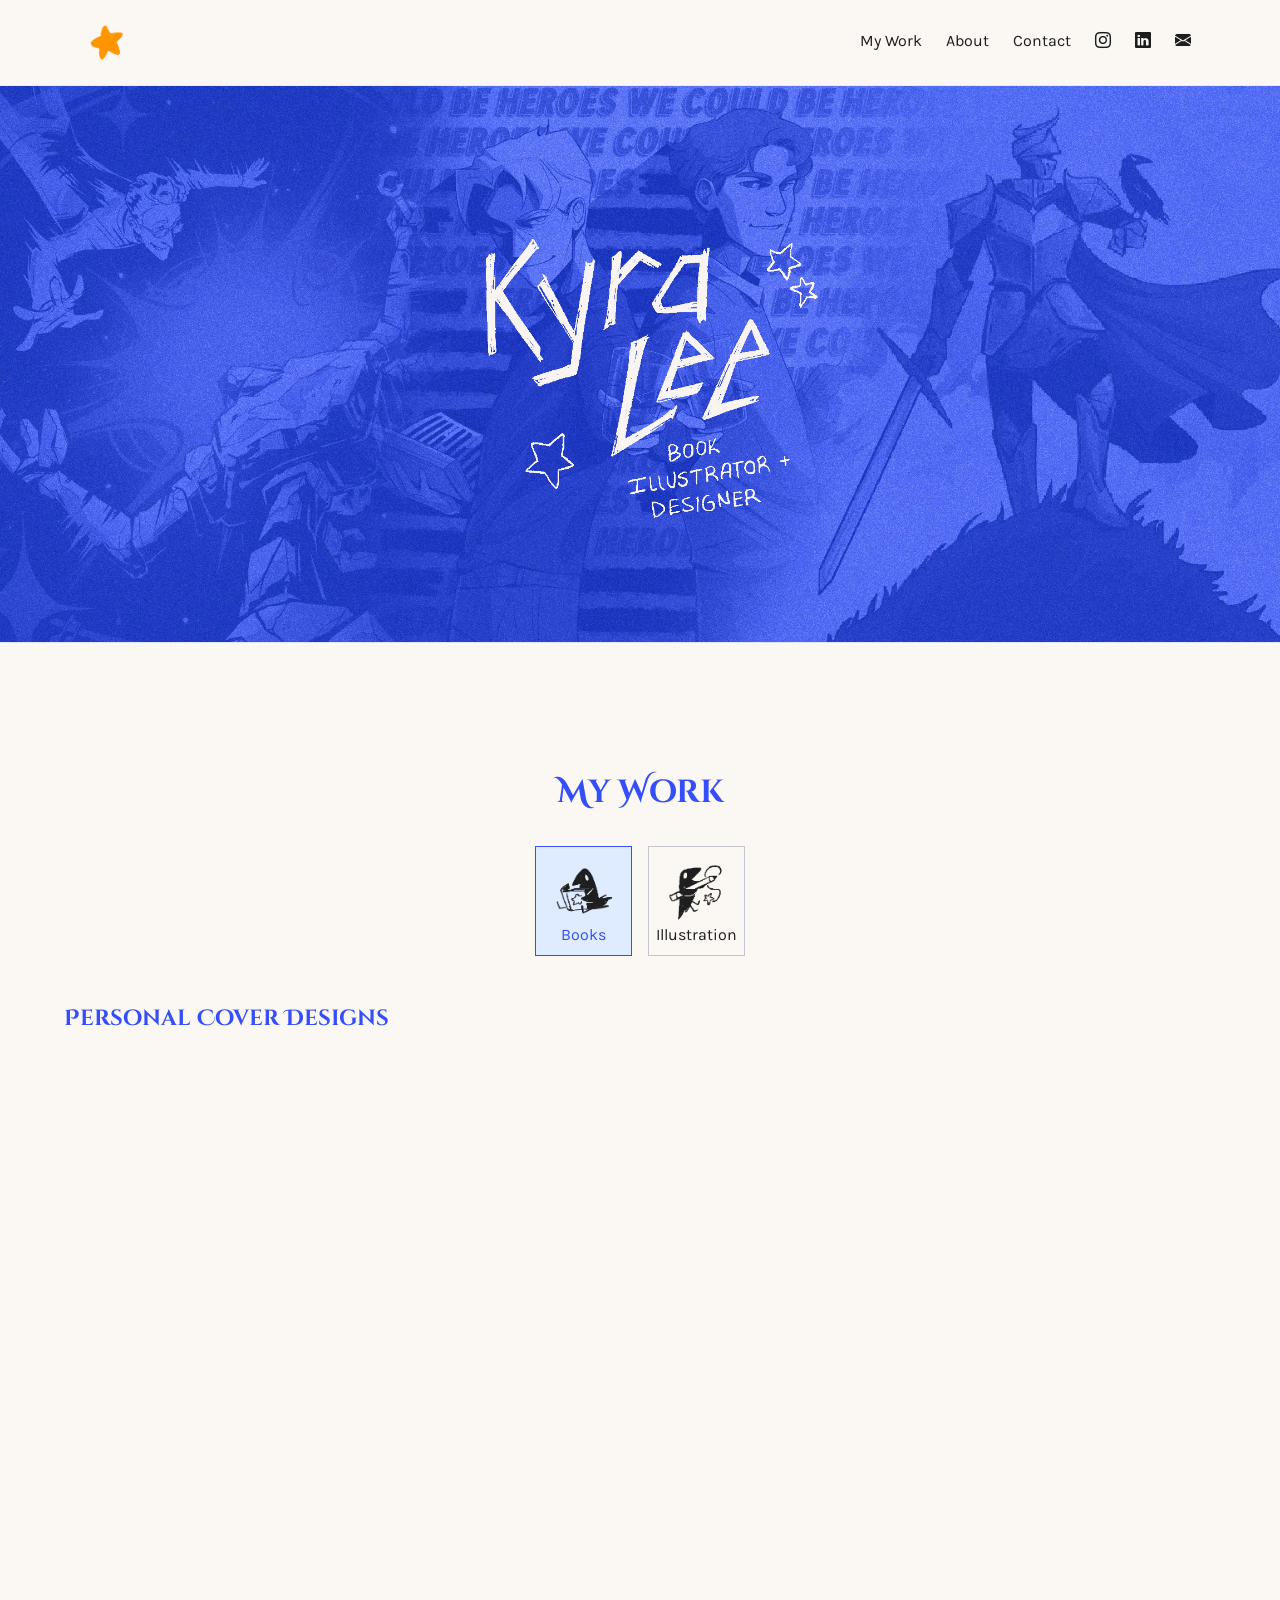
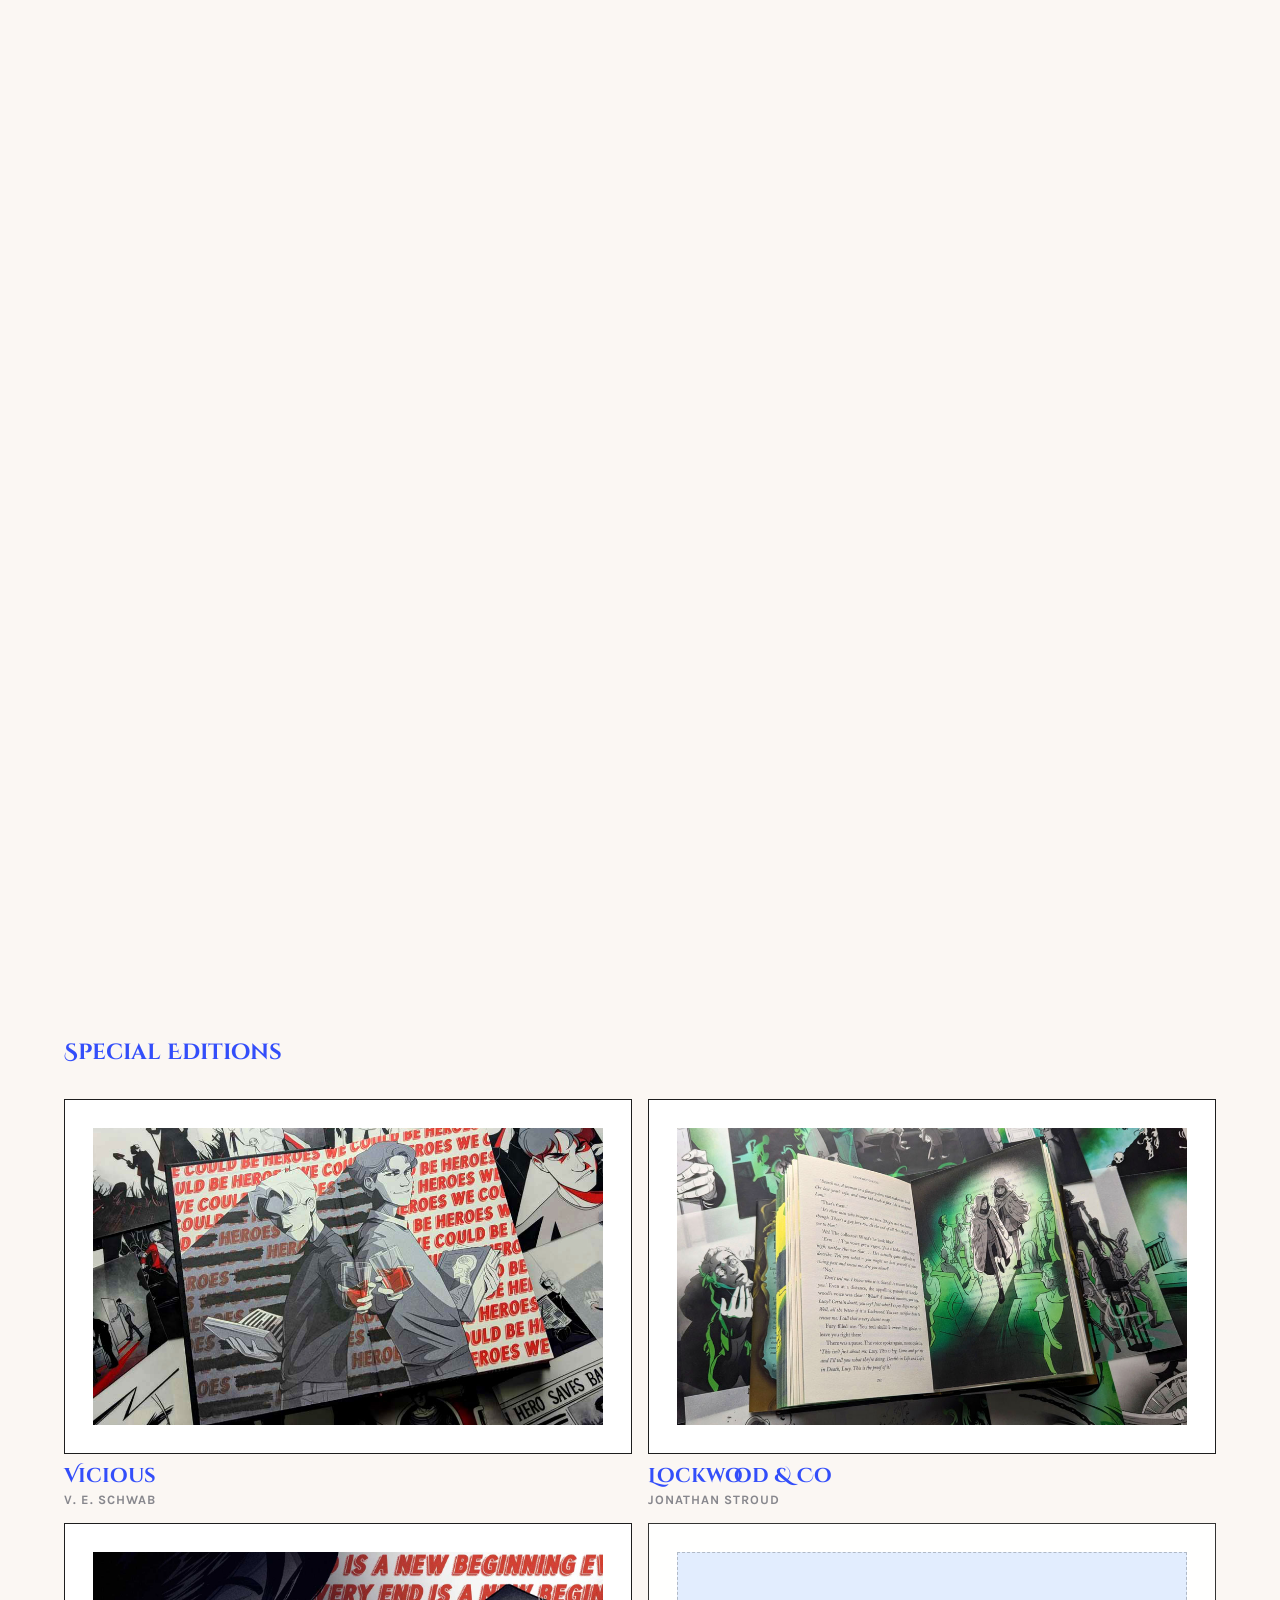
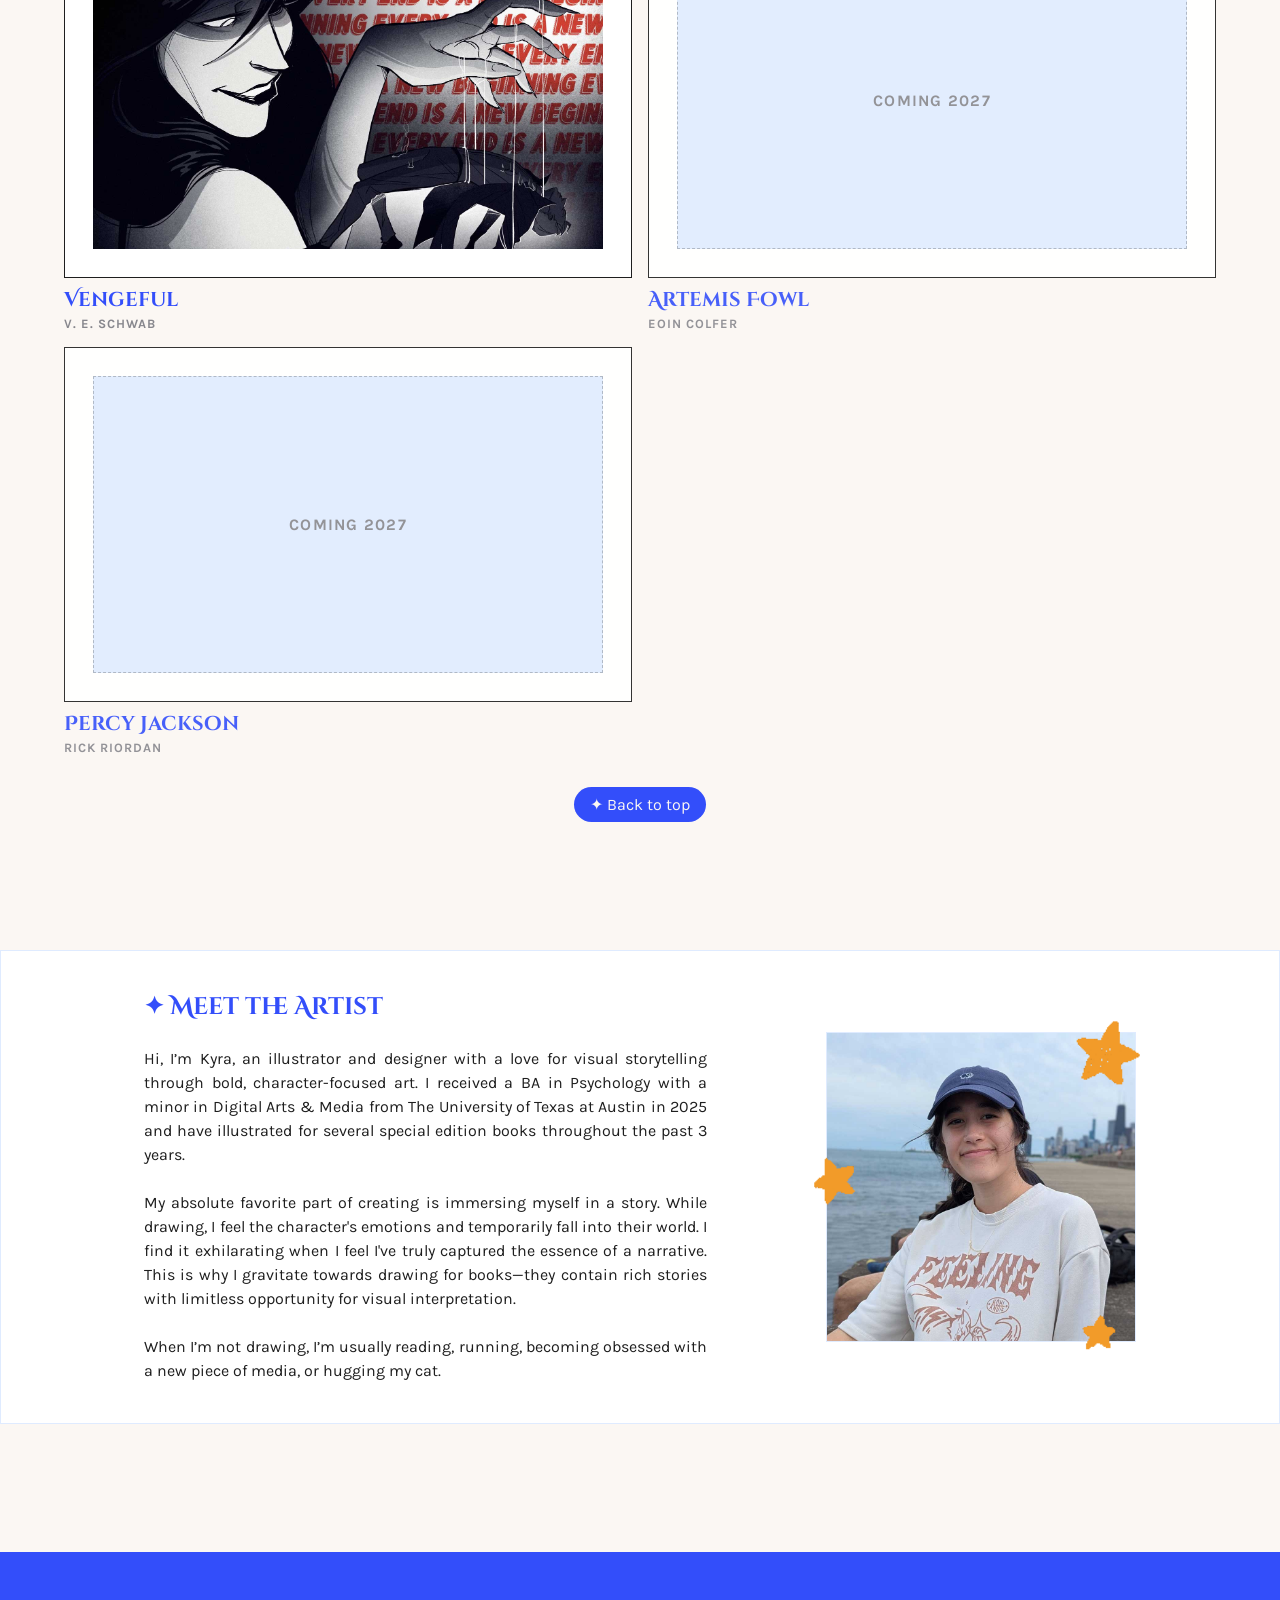
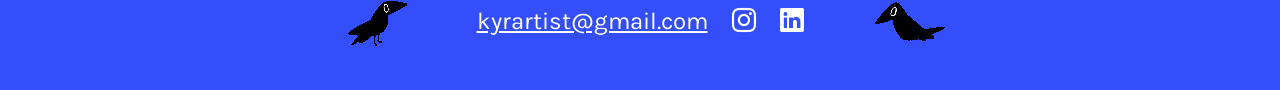
==== commit f2bf417e: "Upload Six of Crows cover design" ====
--- a/index.html
+++ b/index.html
@@ -164,6 +164,18 @@
                   class="masonry-item"
                   tabindex="0"
                   role="link"
+                  aria-label=""
+                  data-process-page=""
+                >
+                  <img
+                    src="assets/books/Six-of-Crows.jpg"
+                    alt="Six of Crows cover design"
+                  />
+                </div>
+                <div
+                  class="masonry-item"
+                  tabindex="0"
+                  role="link"
                   aria-label="View Moon of the Turning Leaves cover design process"
                   data-process-page="process.html?process=moon-of-the-turning-leaves"
                 >
@@ -172,6 +184,7 @@
                     alt="Moon of the Turning Leaves cover design"
                   />
                 </div>
+                
               </div>
             </div>
 
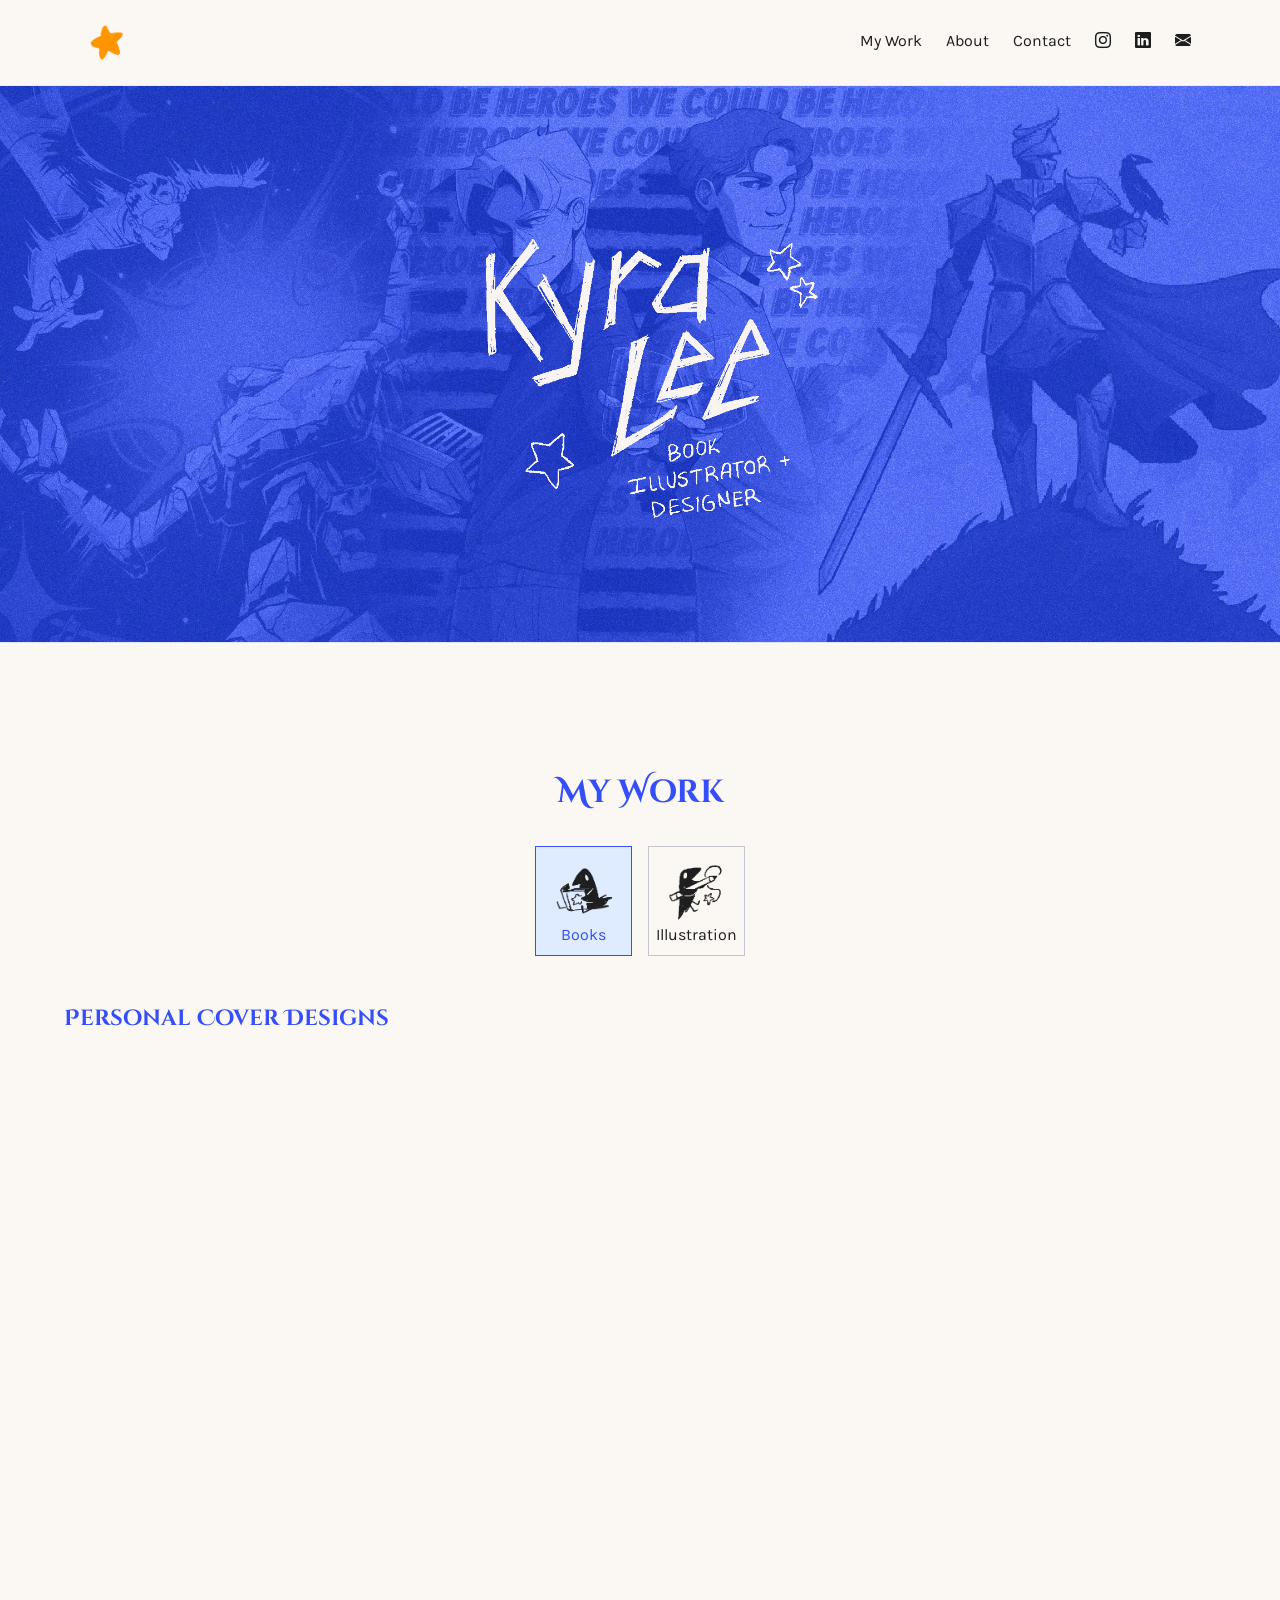
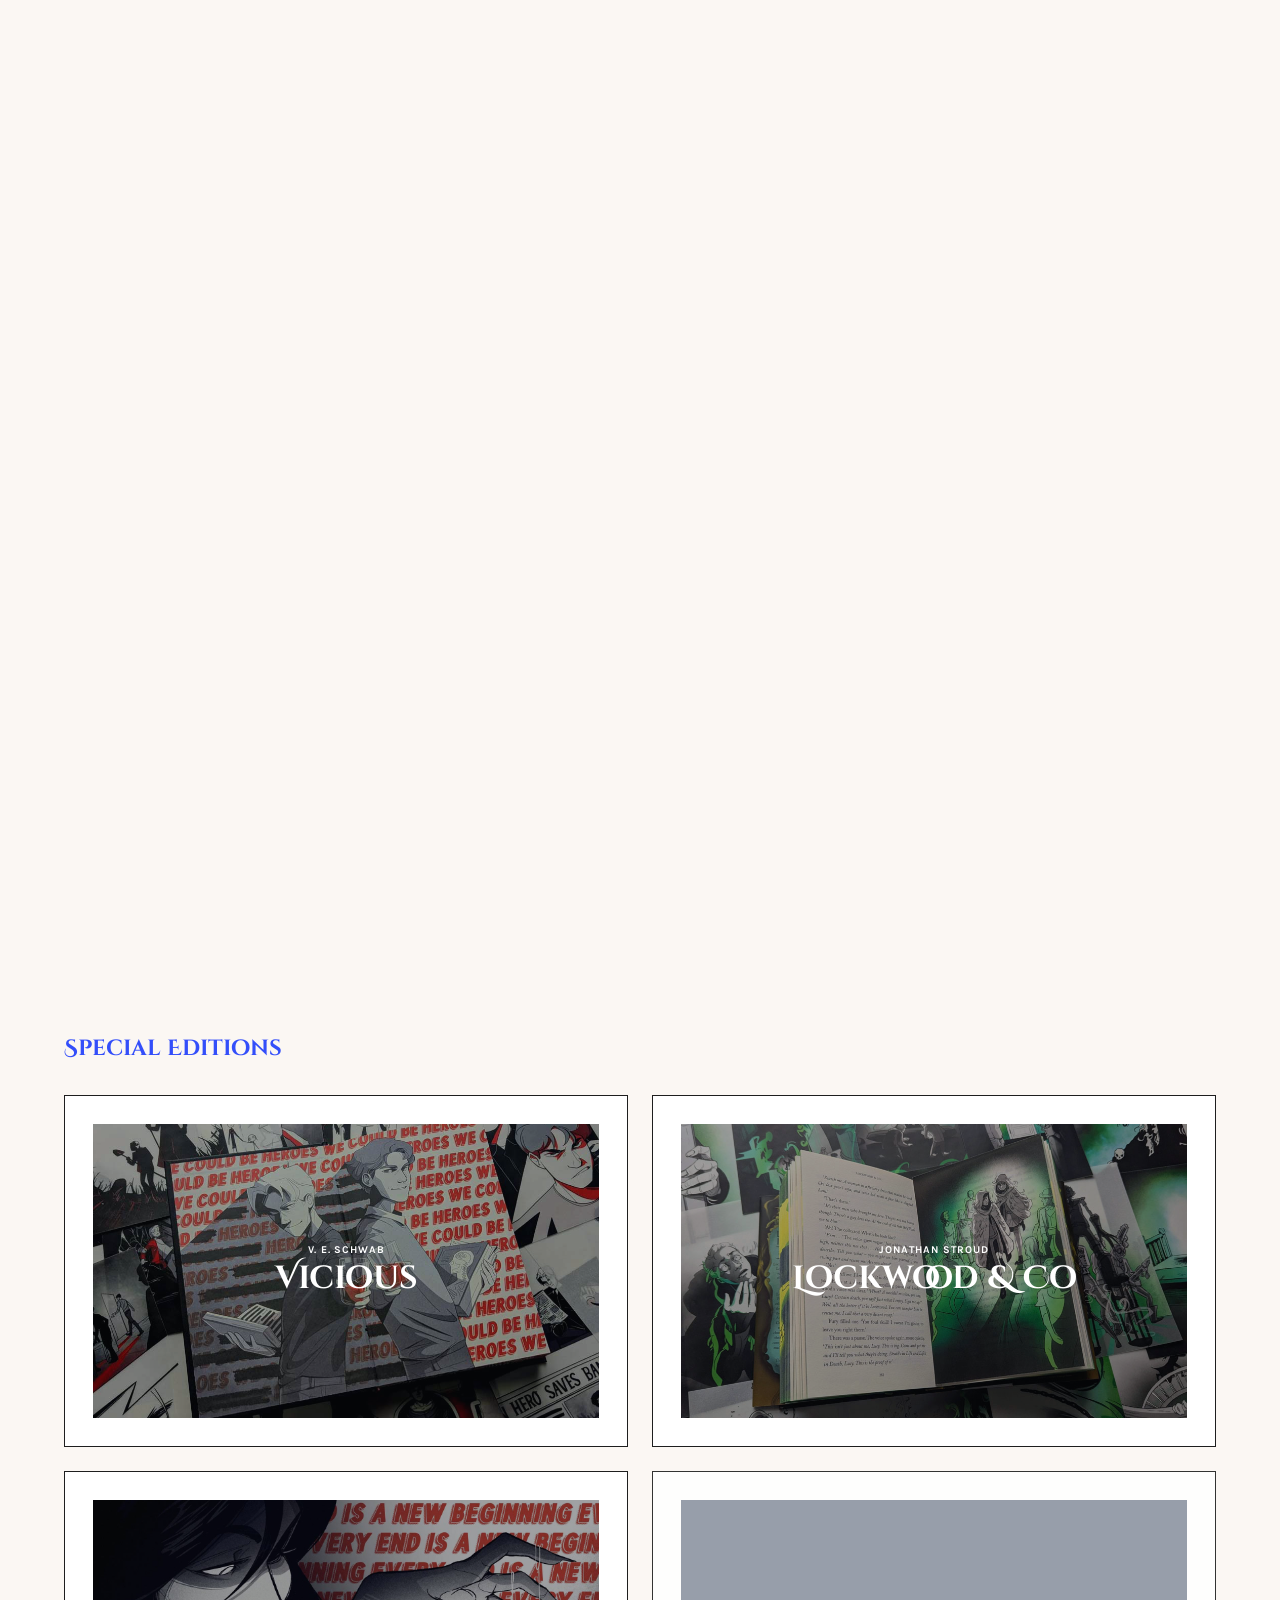
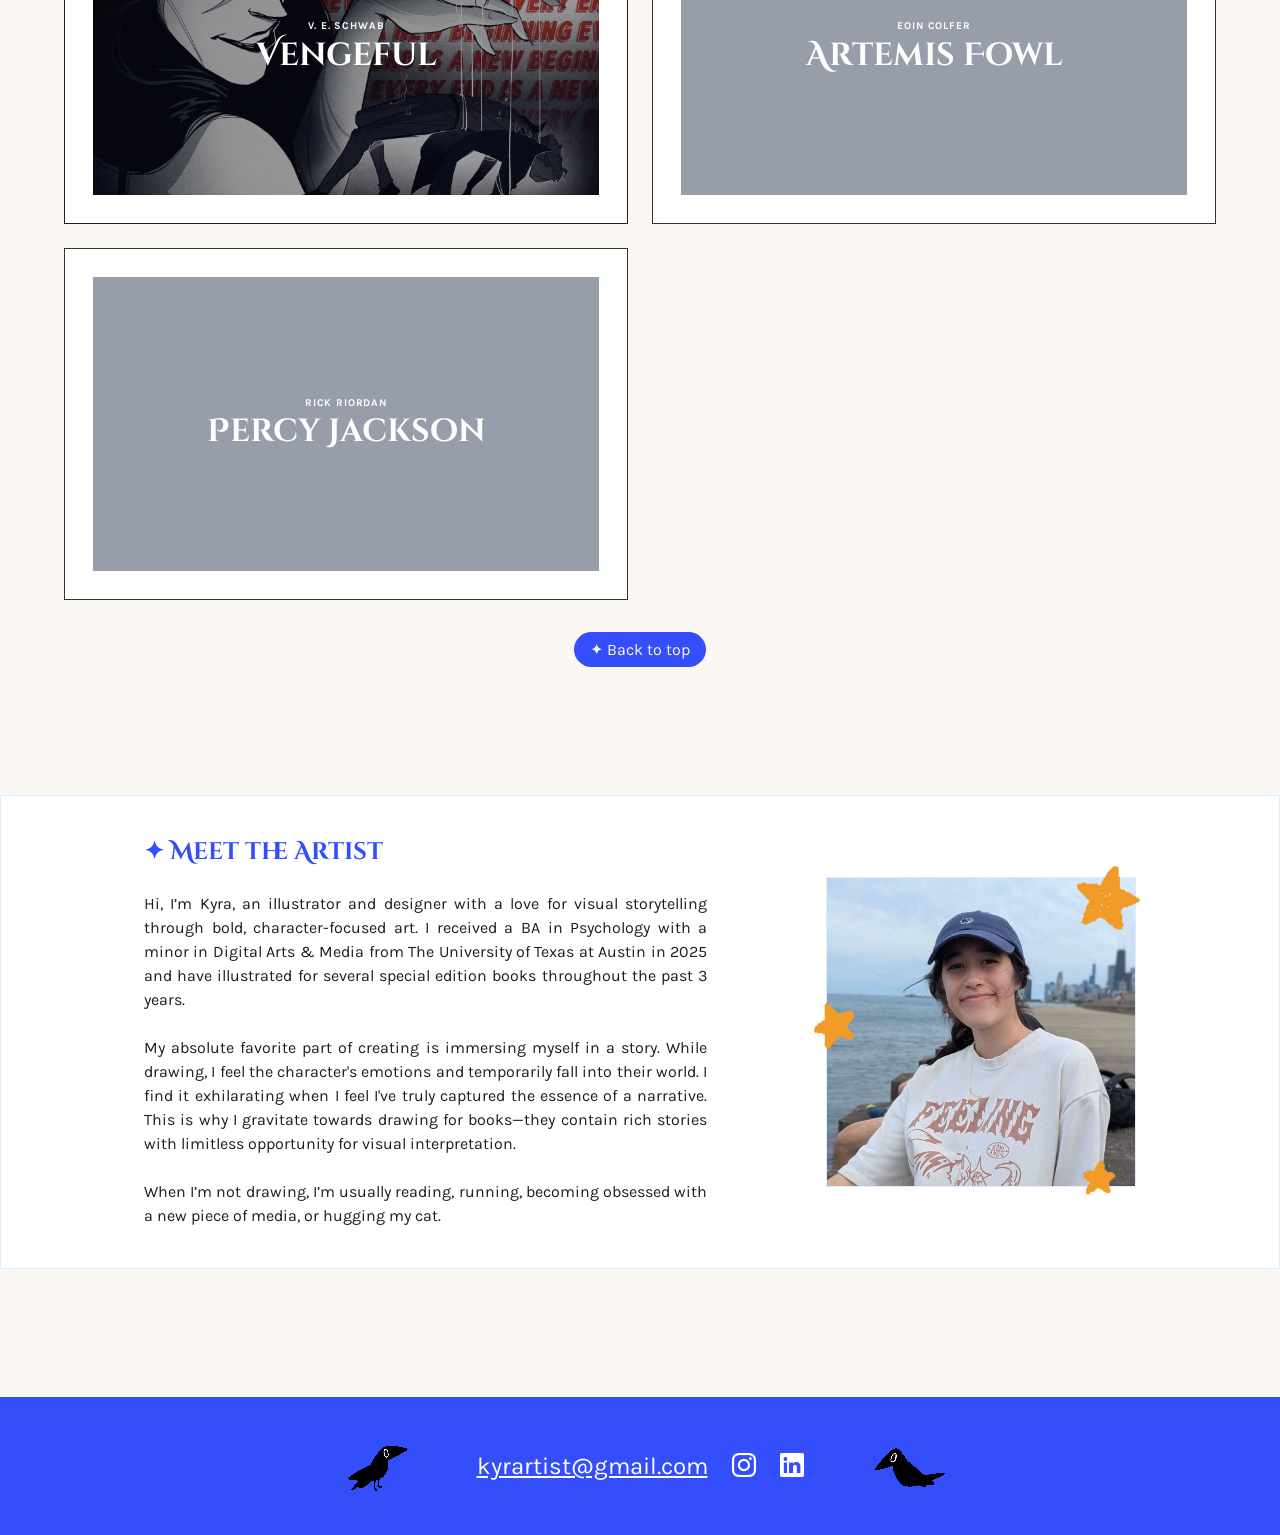
==== commit 655a89c8: "Redesigned the project card text layout" ====
--- a/index.html
+++ b/index.html
@@ -184,7 +184,6 @@
                     alt="Moon of the Turning Leaves cover design"
                   />
                 </div>
-                
               </div>
             </div>
 
@@ -217,15 +216,16 @@
                         alt="Vicious cover art"
                       />
                     </div>
-                    <div class="project-card-hover-meta">
-                      <span>LitPins&amp;Co</span>
-                      <span>Endpapers &amp; Page overlays</span>
-                    </div>
-                  </div>
-                  <div class="project-card-content">
-                    <div class="project-card-header">
-                      <span class="project-card-kicker">V. E. Schwab</span>
-                      <h3 class="project-card-title">Vicious</h3>
+                    <div class="project-card-content">
+                      <div class="project-card-copy">
+                        <div class="project-card-header">
+                          <span class="project-card-kicker">V. E. Schwab</span>
+                          <h3 class="project-card-title">Vicious</h3>
+                        </div>
+                        <div class="project-card-hover-meta">
+                          <span>LitPins&amp;Co | Endpapers &amp; Page overlays</span>
+                        </div>
+                      </div>
                     </div>
                   </div>
                 </a>
@@ -240,15 +240,16 @@
                         alt="Lockwood and Co cover art"
                       />
                     </div>
-                    <div class="project-card-hover-meta">
-                      <span>LitPins&amp;Co</span>
-                      <span>Page overlays</span>
-                    </div>
-                  </div>
-                  <div class="project-card-content">
-                    <div class="project-card-header">
-                      <span class="project-card-kicker">Jonathan Stroud</span>
-                      <h3 class="project-card-title">Lockwood &amp; Co</h3>
+                    <div class="project-card-content">
+                      <div class="project-card-copy">
+                        <div class="project-card-header">
+                          <span class="project-card-kicker">Jonathan Stroud</span>
+                          <h3 class="project-card-title">Lockwood &amp; Co</h3>
+                        </div>
+                        <div class="project-card-hover-meta">
+                          <span>LitPins&amp;Co | Page overlays</span>
+                        </div>
+                      </div>
                     </div>
                   </div>
                 </a>
@@ -263,15 +264,16 @@
                         alt="Vengeful endpaper detail"
                       />
                     </div>
-                    <div class="project-card-hover-meta">
-                      <span>LitPins&amp;Co</span>
-                      <span>Endpapers &amp; Page overlays</span>
-                    </div>
-                  </div>
-                  <div class="project-card-content">
-                    <div class="project-card-header">
-                      <span class="project-card-kicker">V. E. Schwab</span>
-                      <h3 class="project-card-title">Vengeful</h3>
+                    <div class="project-card-content">
+                      <div class="project-card-copy">
+                        <div class="project-card-header">
+                          <span class="project-card-kicker">V. E. Schwab</span>
+                          <h3 class="project-card-title">Vengeful</h3>
+                        </div>
+                        <div class="project-card-hover-meta">
+                          <span>LitPins&amp;Co | Endpapers &amp; Page overlays</span>
+                        </div>
+                      </div>
                     </div>
                   </div>
                 </a>
@@ -281,17 +283,18 @@
                 >
                   <div class="project-card-visual">
                     <div class="project-card-image-frame">
-                      <div class="project-card-placeholder">Coming 2027</div>
-                    </div>
-                    <div class="project-card-hover-meta">
-                      <span>LitPins&amp;Co</span>
-                      <span>Page overlays</span>
-                    </div>
-                  </div>
-                  <div class="project-card-content">
-                    <div class="project-card-header">
-                      <span class="project-card-kicker">Eoin Colfer</span>
-                      <h3 class="project-card-title">Artemis Fowl</h3>
+                    </div>
+                    <div class="project-card-content">
+                      <div class="project-card-copy">
+                        <div class="project-card-header">
+                          <span class="project-card-kicker">Eoin Colfer</span>
+                          <h3 class="project-card-title">Artemis Fowl</h3>
+                        </div>
+                        <div class="project-card-hover-meta">
+                          <span>LitPins&amp;Co | Page overlays</span>
+                          <span>COMING 2027</span>
+                        </div>
+                      </div>
                     </div>
                   </div>
                 </a>
@@ -301,17 +304,18 @@
                 >
                   <div class="project-card-visual">
                     <div class="project-card-image-frame">
-                      <div class="project-card-placeholder">Coming 2027</div>
-                    </div>
-                    <div class="project-card-hover-meta">
-                      <span>LitPins&amp;Co</span>
-                      <span>Page overlays</span>
-                    </div>
-                  </div>
-                  <div class="project-card-content">
-                    <div class="project-card-header">
-                      <span class="project-card-kicker">Rick Riordan</span>
-                      <h3 class="project-card-title">Percy Jackson</h3>
+                    </div>
+                    <div class="project-card-content">
+                      <div class="project-card-copy">
+                        <div class="project-card-header">
+                          <span class="project-card-kicker">Rick Riordan</span>
+                          <h3 class="project-card-title">Percy Jackson</h3>
+                        </div>
+                        <div class="project-card-hover-meta">
+                          <span>LitPins&amp;Co | Page overlays</span>
+                          <span>COMING 2027</span>
+                        </div>
+                      </div>
                     </div>
                   </div>
                 </a>
--- a/styles.css
+++ b/styles.css
@@ -298,7 +298,7 @@
 .personal-concepts-grid {
   display: grid;
   grid-template-columns: repeat(3, minmax(0, 1fr));
-  gap: var(--space-sm);
+  gap: var(--space-md);
   width: 100%;
   margin-inline: auto;
 }
@@ -420,7 +420,7 @@
 .project-container {
   display: grid;
   grid-template-columns: repeat(2, minmax(0, 1fr));
-  gap: var(--space-sm);
+  gap: var(--space-md);
   width: 100%;
 }
 
@@ -434,11 +434,6 @@
   background: transparent;
   border: none;
   transition: transform 0.25s ease;
-}
-
-.project-card:hover,
-.project-card:focus-visible {
-  transform: translateY(-3px);
 }
 
 .project-card-visual {
@@ -464,6 +459,21 @@
   box-sizing: border-box;
 }
 
+.project-card-image-frame:not(:has(img)) {
+  background: var(--blue-light);
+}
+
+.project-card-image-frame::after {
+  content: "";
+  position: absolute;
+  inset: 0;
+  z-index: 1;
+  background: rgba(12, 15, 18, 0.6);
+  opacity: 0.65;
+  transition: opacity 0.25s ease;
+  pointer-events: none;
+}
+
 .project-card-image-frame img,
 .project-card-placeholder {
   position: relative;
@@ -484,73 +494,83 @@
   transform: scale(1.04);
 }
 
-.project-card-visual::after {
-  content: "";
-  position: absolute;
-  inset: 0;
-  background: rgba(12, 15, 18, 0.45);
-  opacity: 0;
-  transition: opacity 0.25s ease;
-}
-
-.project-card:hover .project-card-visual::after,
-.project-card:focus-visible .project-card-visual::after {
+.project-card:hover .project-card-image-frame::after,
+.project-card:focus-visible .project-card-image-frame::after {
   opacity: 1;
 }
 
 .project-card-hover-meta {
-  position: absolute;
-  inset: 0;
-  z-index: 1;
   display: flex;
   flex-direction: column;
   justify-content: center;
   align-items: center;
   text-align: center;
   gap: 0.2rem;
-  padding: 1rem;
+  position: absolute;
+  top: calc(100% + 0.35rem);
+  left: 0;
+  right: 0;
+  max-height: 0;
+  overflow: hidden;
   color: var(--white);
   opacity: 0;
-  transform: translateY(8px);
+  transform: translateY(-8px);
   transition:
     opacity 0.25s ease,
-    transform 0.25s ease;
+    transform 0.25s ease,
+    max-height 0.25s ease;
   pointer-events: none;
   font-size: 1rem;
 }
 
 .project-card:hover .project-card-hover-meta,
 .project-card:focus-visible .project-card-hover-meta {
+  max-height: 4rem;
   opacity: 1;
   transform: translateY(0);
 }
 
 .project-card-kicker {
-  color: var(--gray);
+  color: var(--white);
   text-transform: uppercase;
   letter-spacing: 0.08em;
-  font-size: 0.8rem;
+  font-size: 0.65rem;
   font-weight: 700;
-  order: 2;
 }
 
 .project-card-header {
   display: flex;
   flex-direction: column;
-  align-items: flex-start;
+  align-items: center;
   gap: 0.15rem;
+  text-align: center;
+}
+
+.project-card-copy {
+  position: relative;
+  display: flex;
+  flex-direction: column;
+  align-items: center;
+  width: min(100%, 28rem);
 }
 
 .project-card-content {
-  padding-top: 0.6rem;
+  position: absolute;
+  inset: 0;
+  z-index: 2;
+  display: flex;
+  justify-content: center;
+  align-items: center;
+  padding: 1rem;
+  color: var(--white);
+  text-align: center;
 }
 
 .project-card-title {
-  order: 1;
   margin: 0;
-  font-size: 1.25rem;
+  color: var(--white);
+  font-size: clamp(1.5rem, 2.5vw, 2rem);;
   line-height: 1.3;
-  font-weight: 700;
   cursor: pointer;
   transition: color 0.25s ease;
 }
@@ -564,20 +584,6 @@
 
 .project-card-meta {
   display: none;
-}
-
-.project-card-placeholder {
-  display: flex;
-  align-items: center;
-  justify-content: center;
-  width: 100%;
-  text-align: center;
-  background: var(--blue-light);
-  border: 1px dashed rgba(28, 32, 36, 0.28);
-  color: var(--gray);
-  font-weight: 700;
-  letter-spacing: 0.08em;
-  text-transform: uppercase;
 }
 
 .is-coming-soon {
@@ -1081,6 +1087,7 @@
 
   .project-card-visual {
     min-height: 220px;
+    height: 220px;
     aspect-ratio: auto;
   }
 
